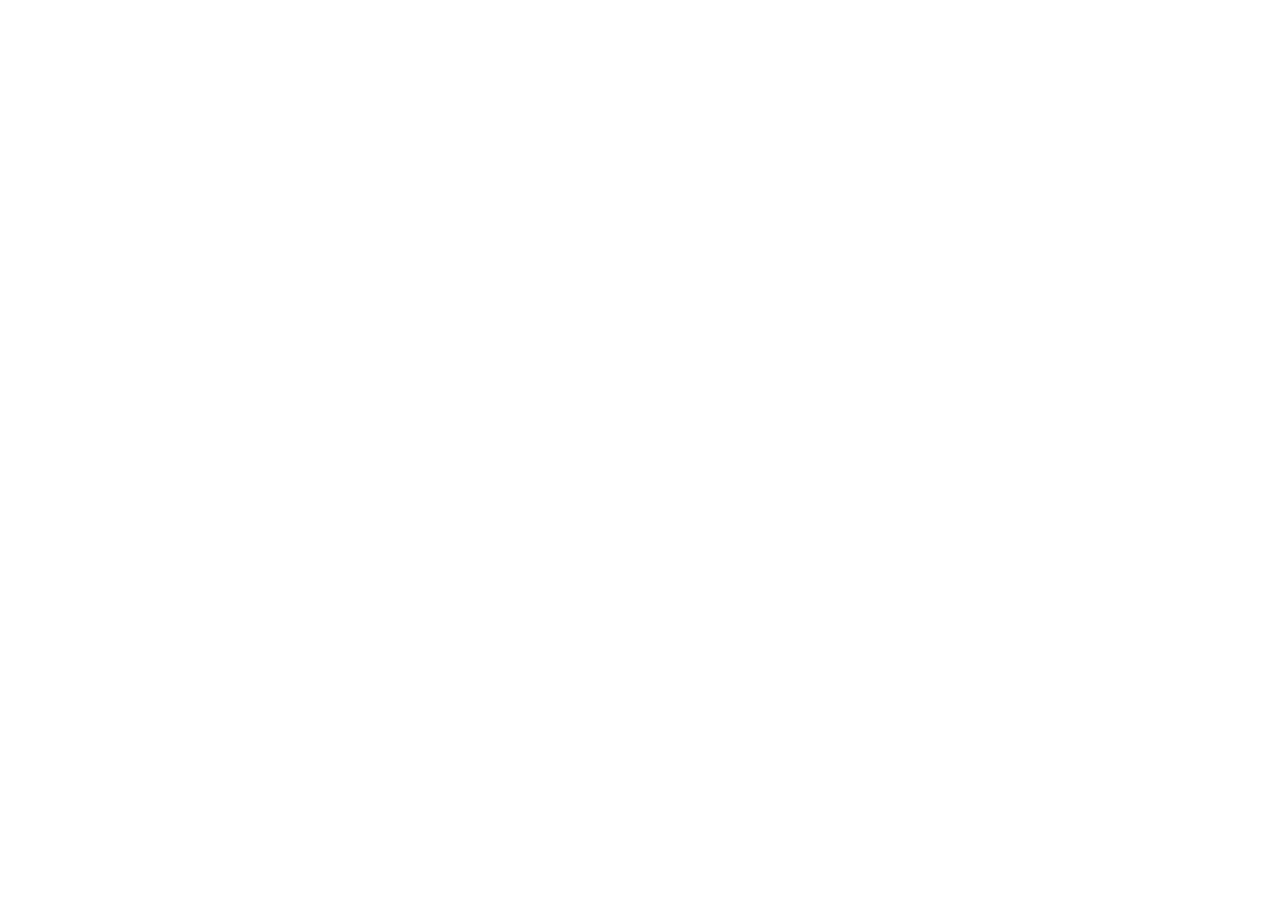
==== deobfuscated-by-ac1x-ransxm.html @ fd8f1501 "Add files via upload" ====
<!doctype html>
<!-- ========================= -->
<!--   DEOBFUSCATED BY AC1X   -->
<!-- ========================= -->
<!-- POOR OBFUSCATION BITCHH
   _____  _________  ________  ___
  /  _  \ \_   ___ \/_   \   \/  /
 /  /_\  \/    \  \/ |   |\     / 
/    |    \     \____|   |/     \ 
\____|__  /\______  /|___/___/\  \
        \/        \/           \_/
-->
<html lang="en">
  <head>
    <meta charset="UTF-8" />
    <link rel="icon" type="image/svg+xml" href="https://file.garden/aN0Uo2YmaWI-OmAY/ransxmtoplogo" />
    <meta name="viewport" content="width=device-width, initial-scale=1.0" />
    <title>RANSXM</title>
    <script type="module" crossorigin src="/assets/deobfuscated-by-ac1x-index-H8gGZx5G.js"></script>
    <link rel="stylesheet" crossorigin href="/assets/deobfuscated-by-ac1x-index-Ba3LpLNd.css">
  </head>
  <body>
    <div id="root"></div>
  </body>
</html>
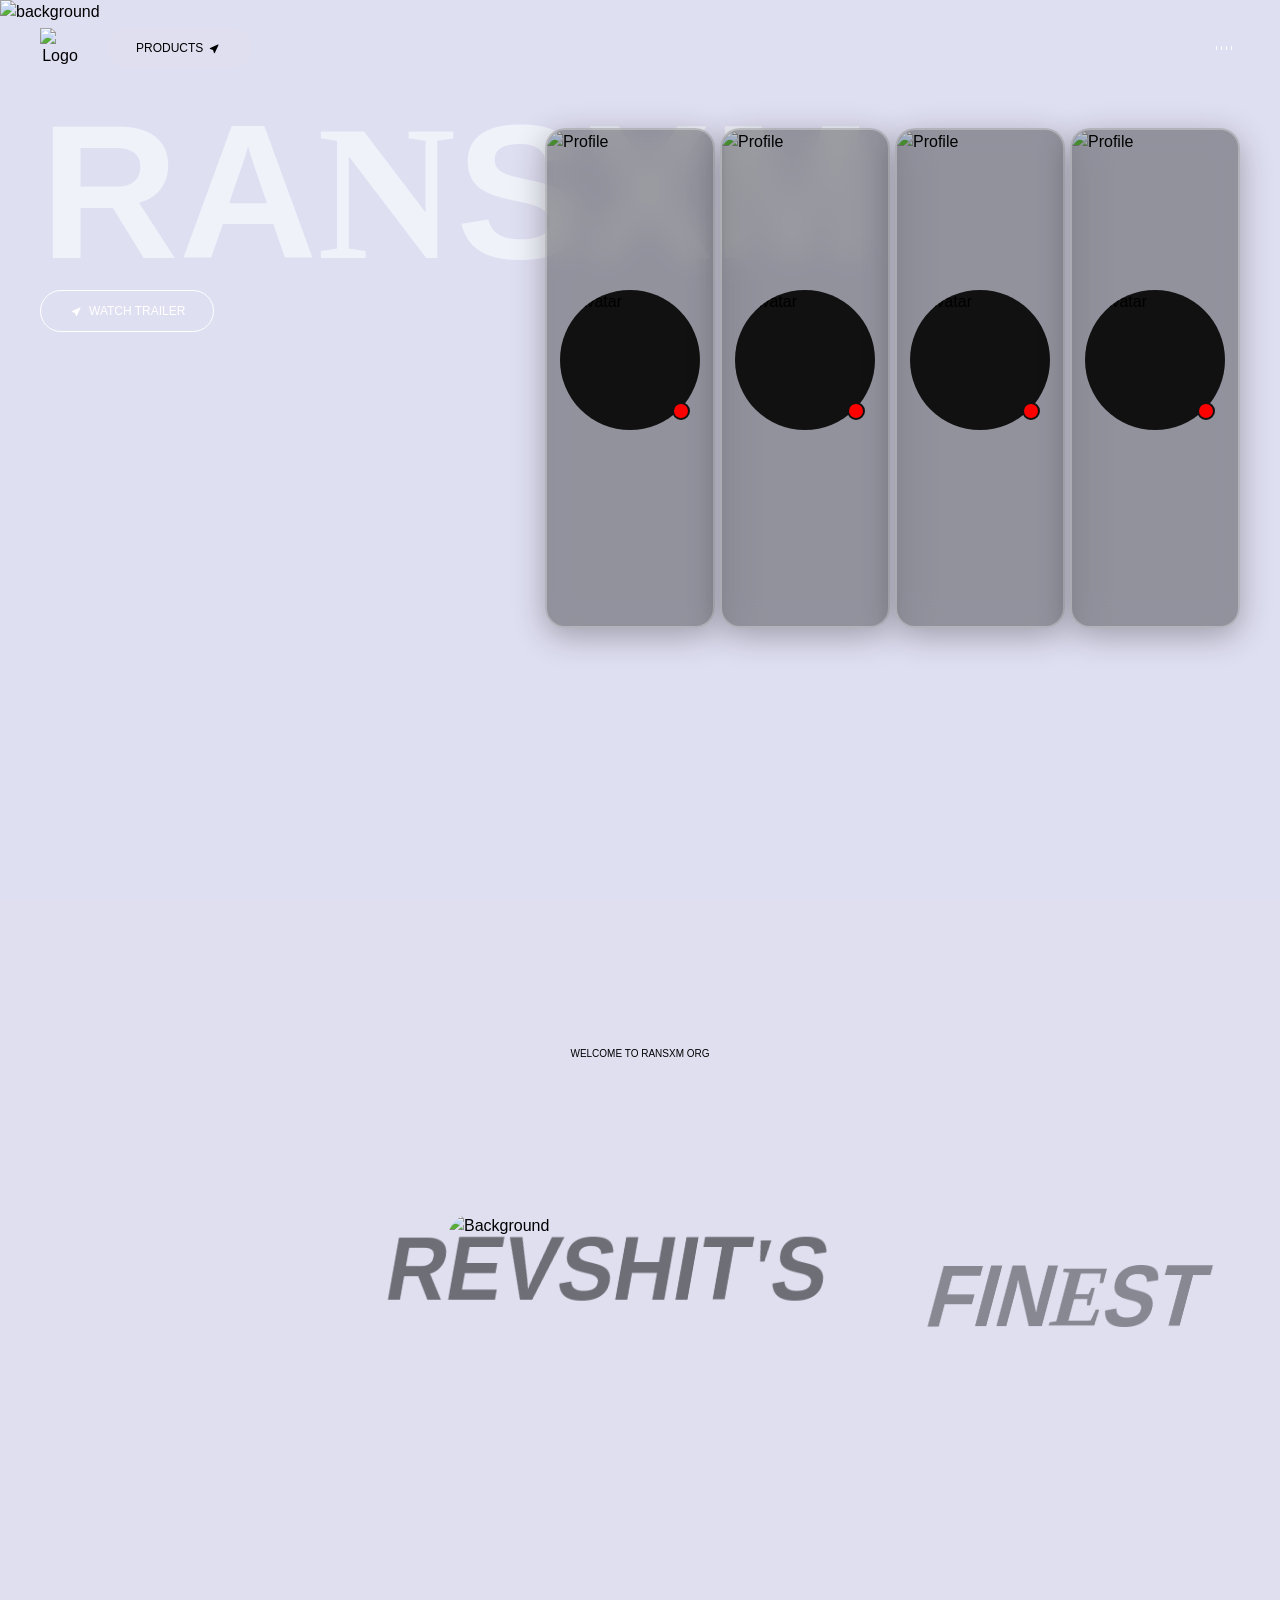
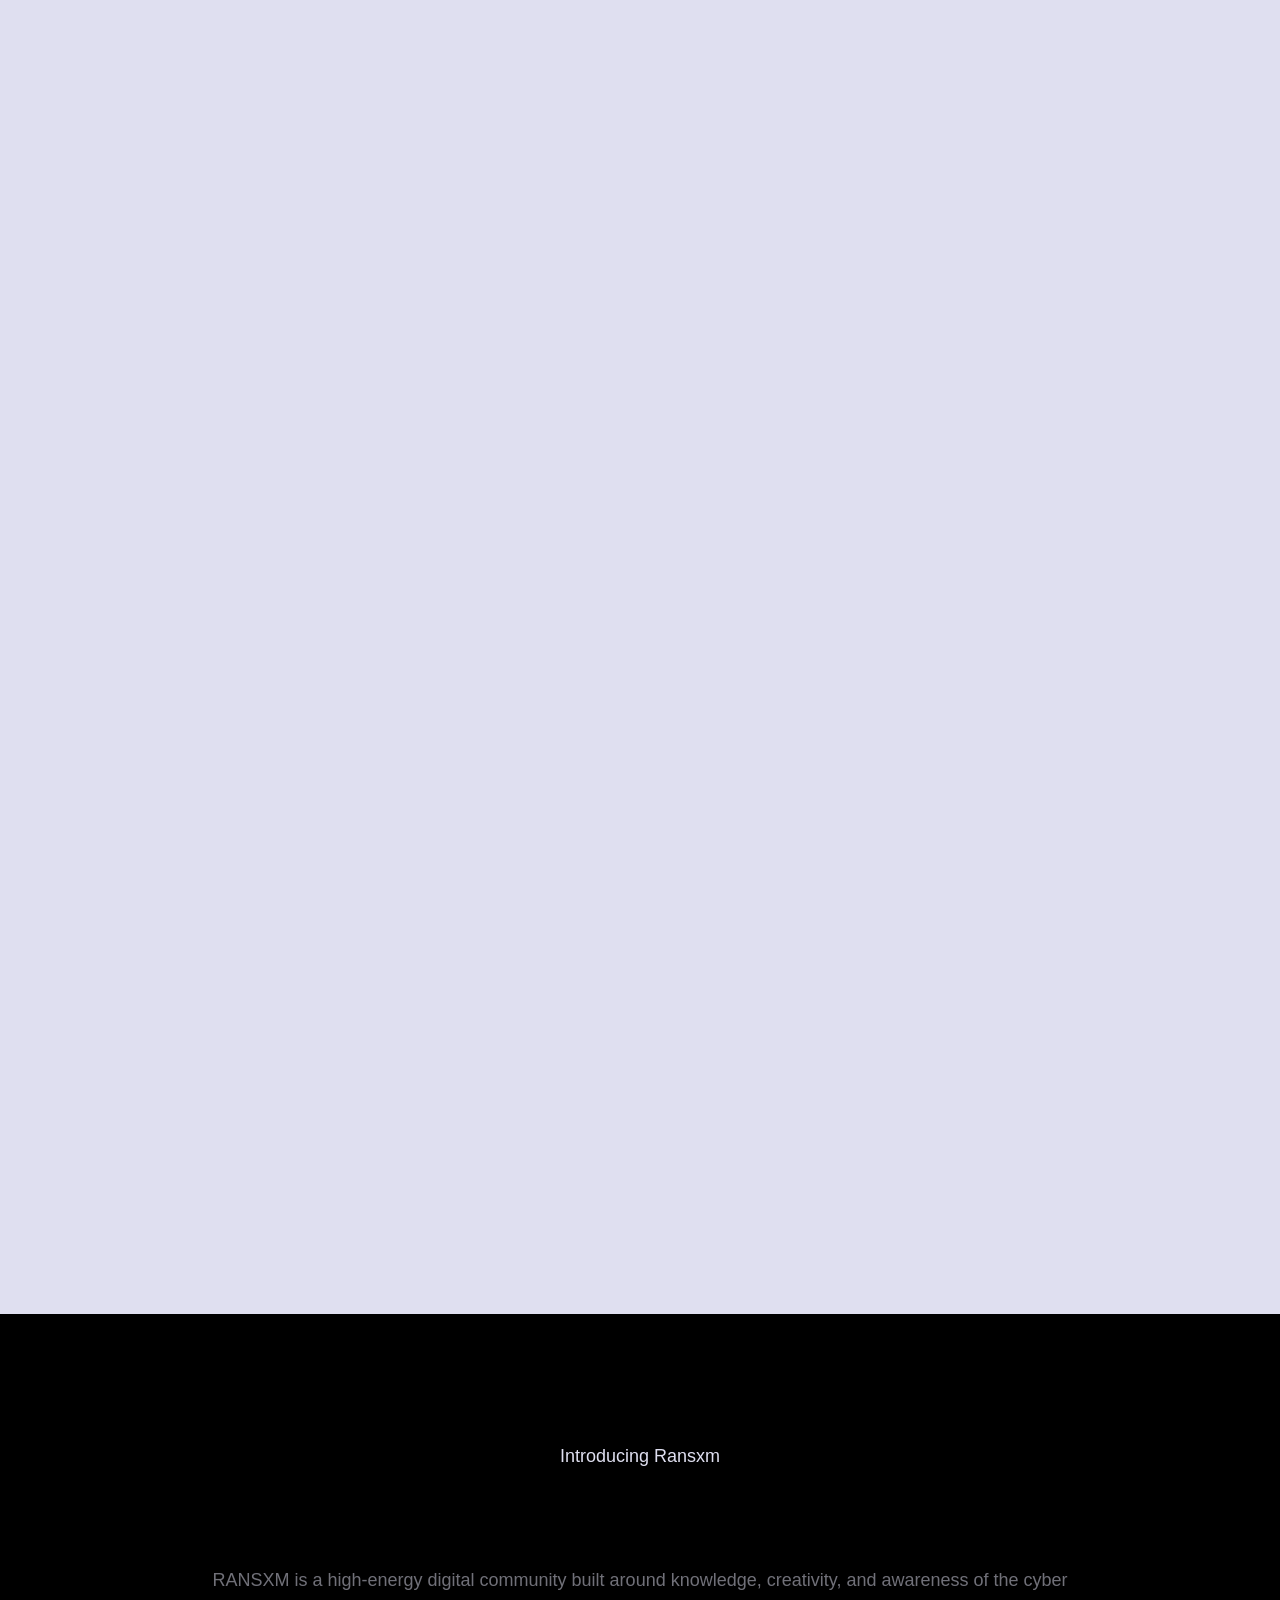
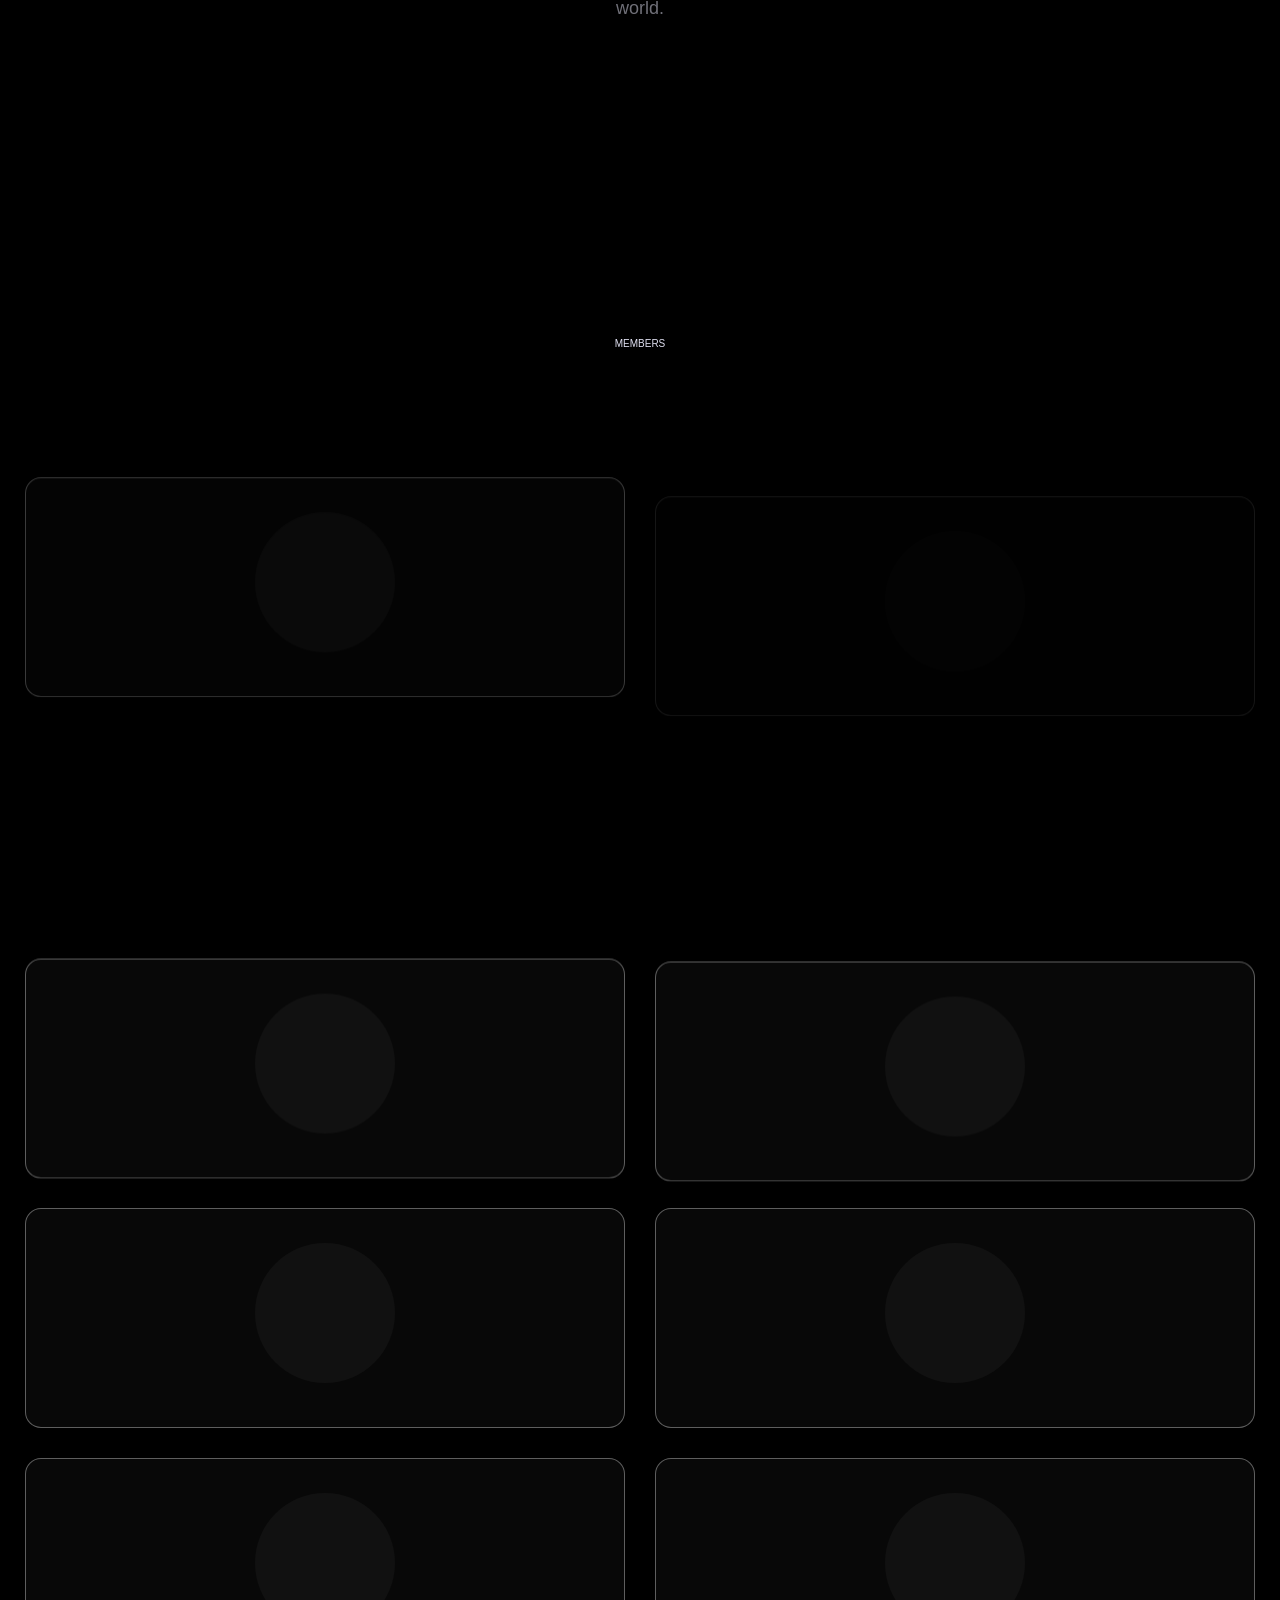
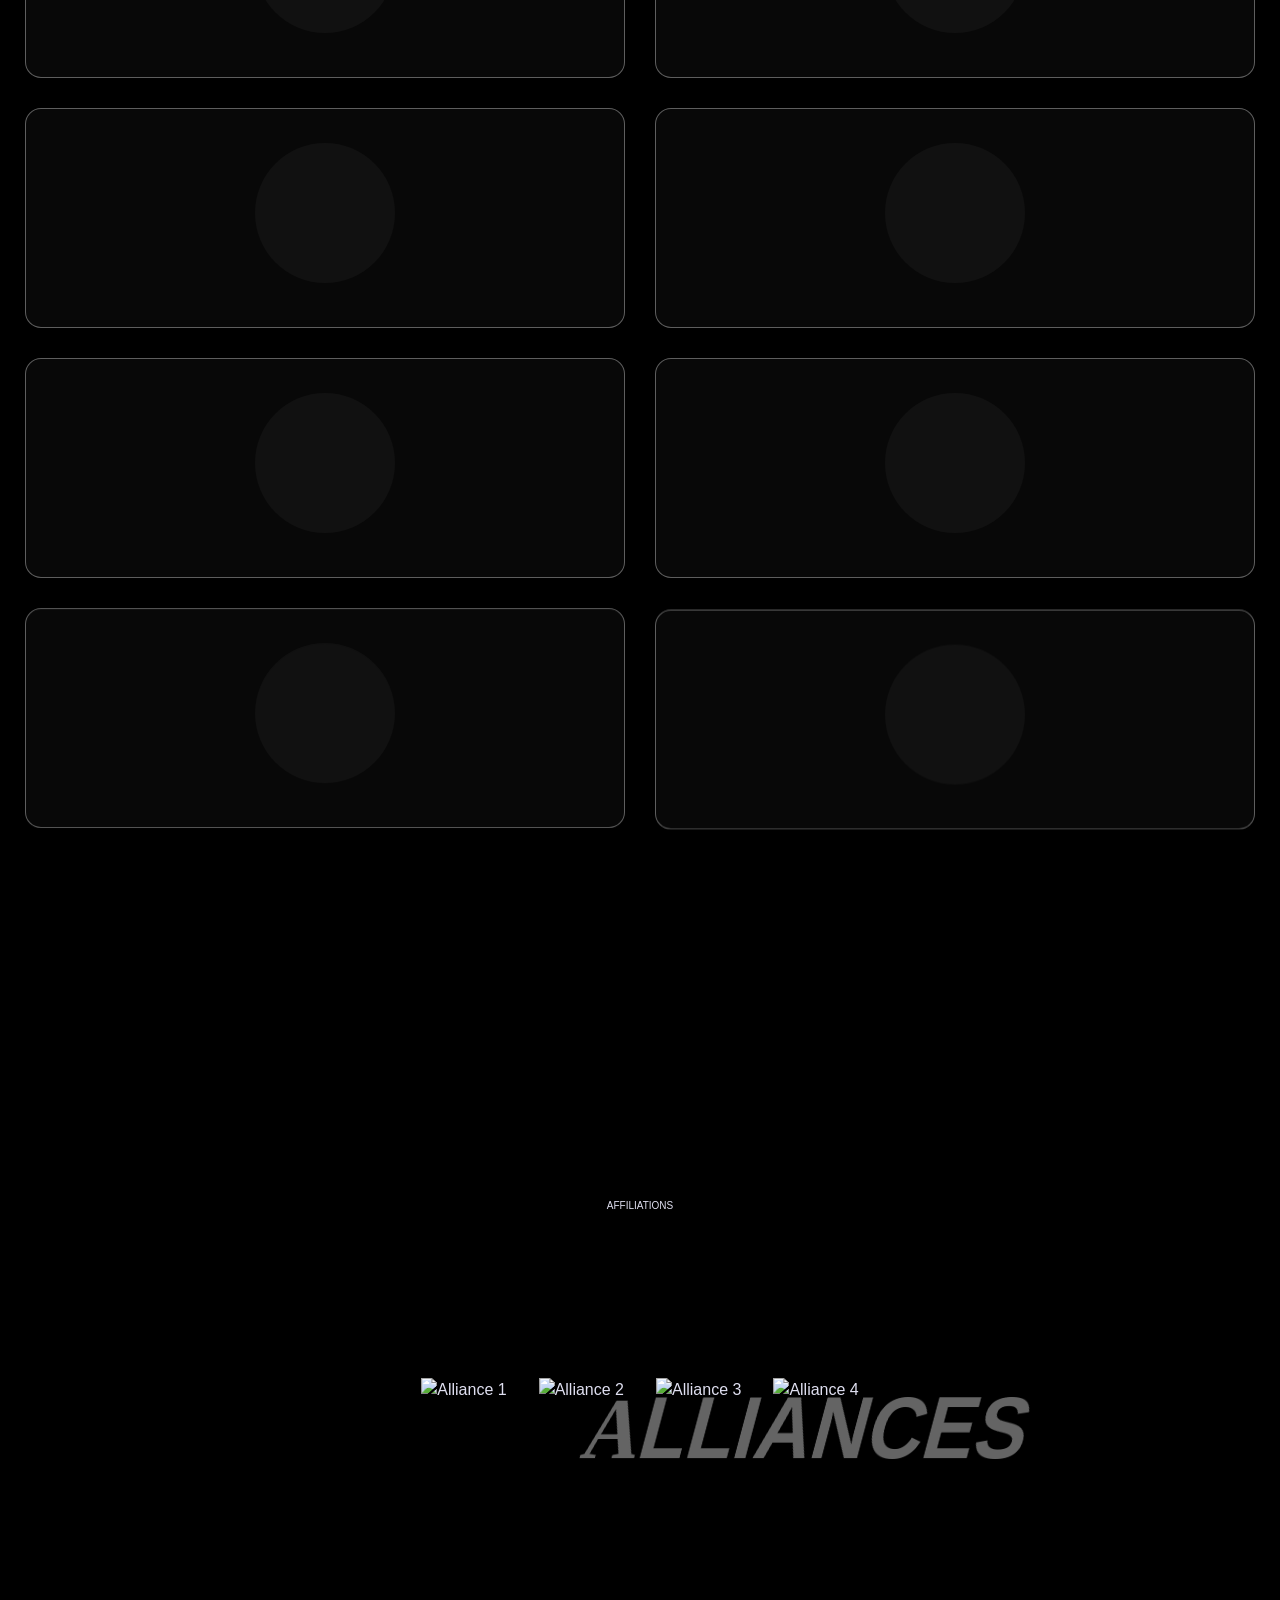
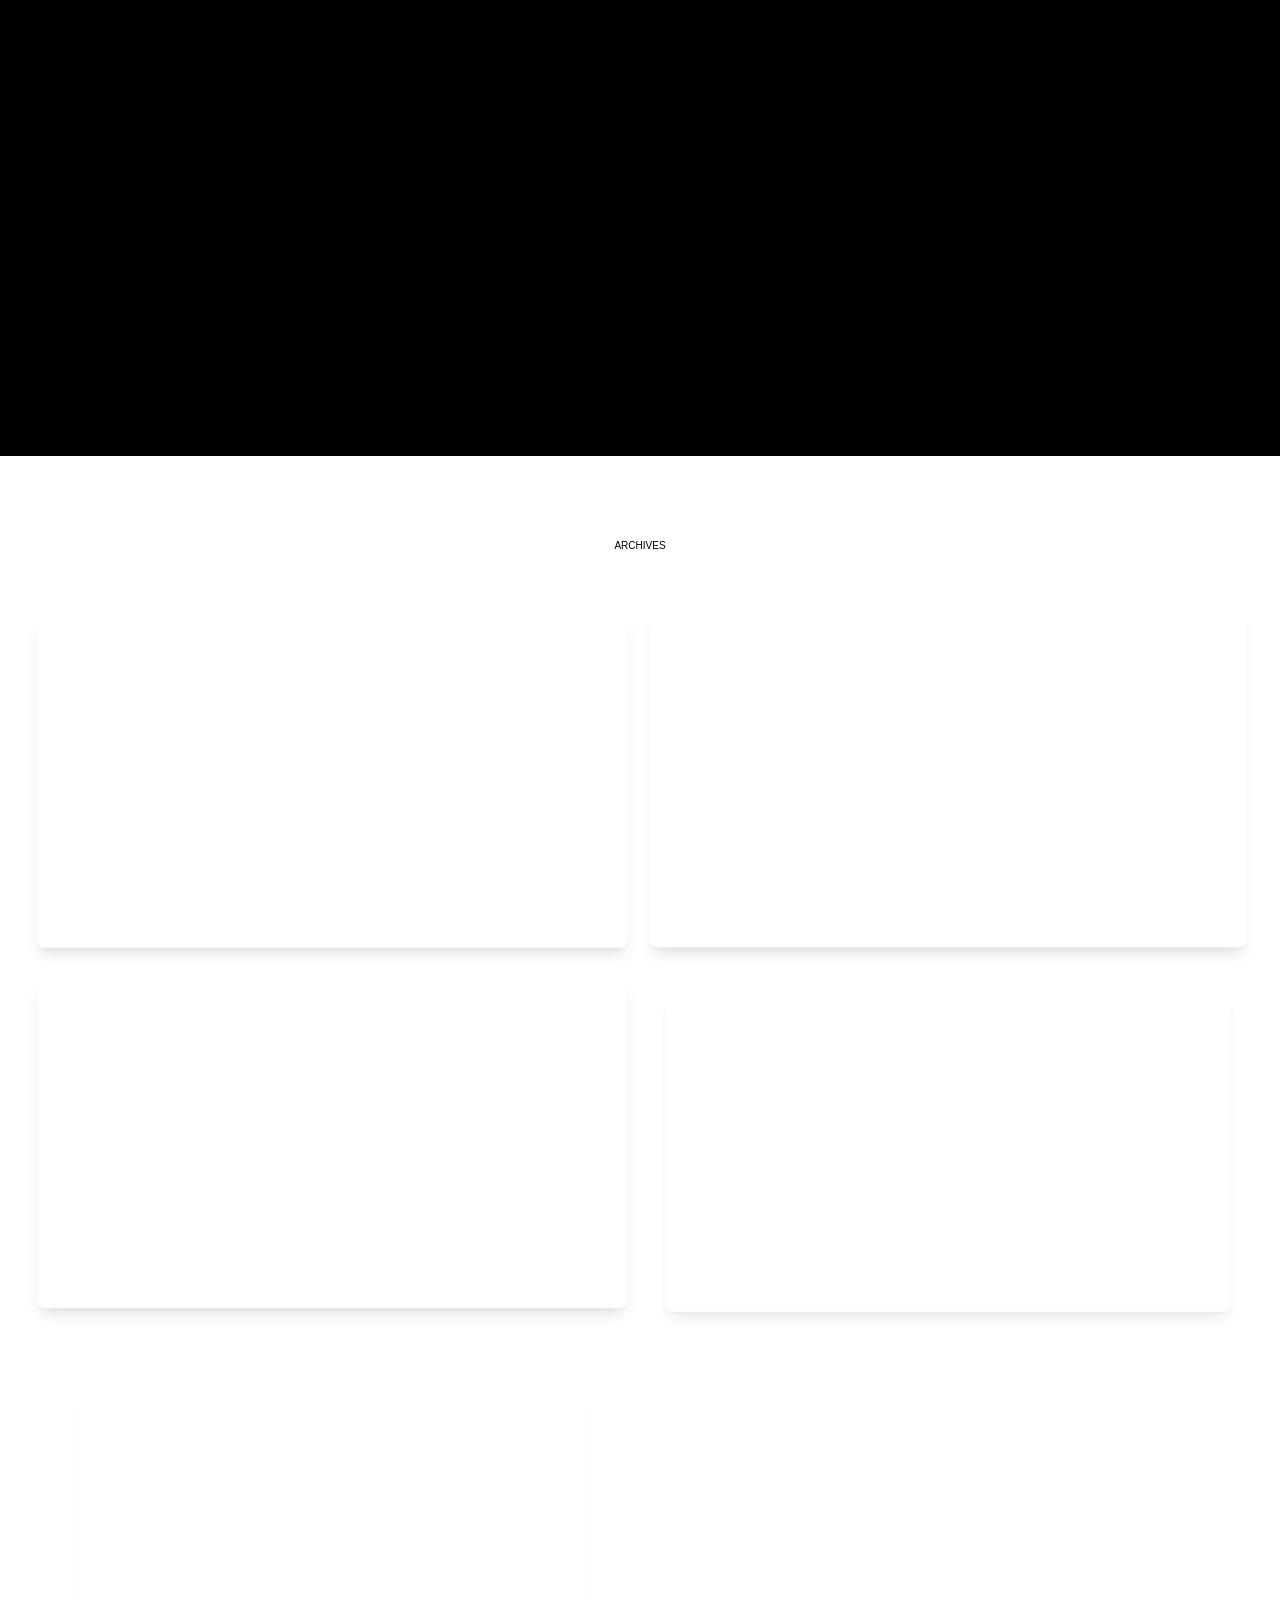
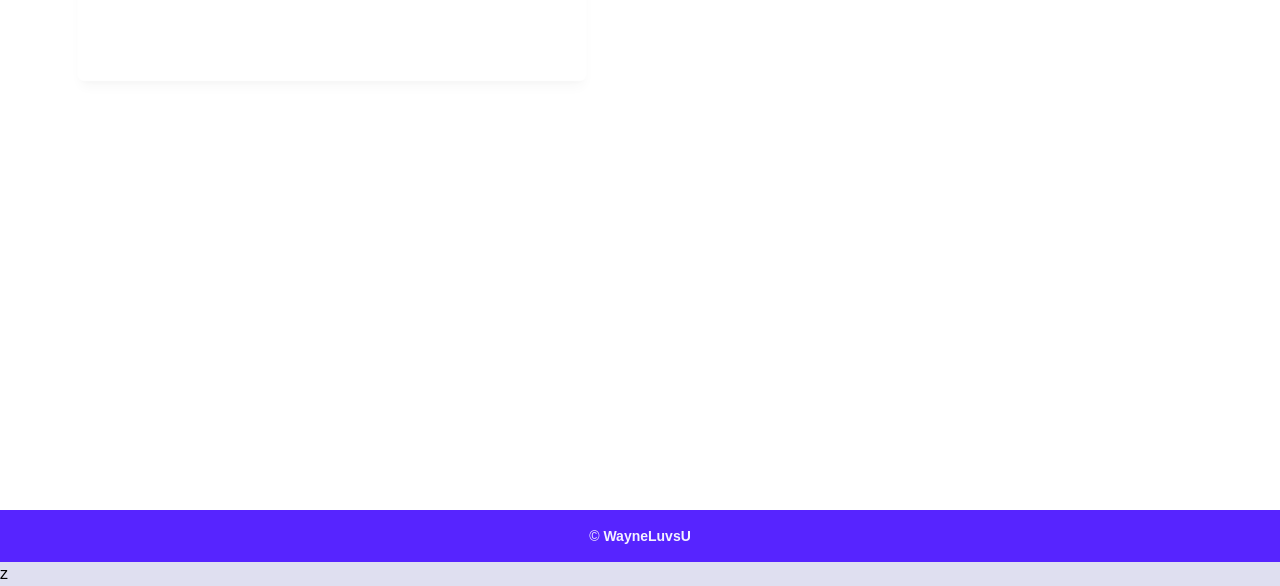
==== commit fc09fb9d: "Update deobfuscated-by-ac1x-ransxm.html" ====
--- a/deobfuscated-by-ac1x-ransxm.html
+++ b/deobfuscated-by-ac1x-ransxm.html
@@ -22,4 +22,4 @@
   <body>
     <div id="root"></div>
   </body>
-</html>+</html>z
--- a/assets/deobfuscated-by-ac1x-index-Ba3LpLNd.css
+++ b/assets/deobfuscated-by-ac1x-index-Ba3LpLNd.css
@@ -0,0 +1,2097 @@
+@import"https://fonts.cdnfonts.com/css/general-sans";
+/* =========================*/
+/*   DEOBFUSCATED BY AC1X   */
+/* =========================*/ 
+/* POOR OBFUSCATION BITCHH */
+/*
+   _____  _________  ________  ___
+  /  _  \ \_   ___ \/_   \   \/  /
+ /  /_\  \/    \  \/ |   |\     / 
+/    |    \     \____|   |/     \ 
+\____|__  /\______  /|___/___/\  \
+        \/        \/           \_/
+*/
+*,
+:before,
+:after {
+    --tw-border-spacing-x: 0;
+    --tw-border-spacing-y: 0;
+    --tw-translate-x: 0;
+    --tw-translate-y: 0;
+    --tw-rotate: 0;
+    --tw-skew-x: 0;
+    --tw-skew-y: 0;
+    --tw-scale-x: 1;
+    --tw-scale-y: 1;
+    --tw-pan-x: ;
+    --tw-pan-y: ;
+    --tw-pinch-zoom: ;
+    --tw-scroll-snap-strictness: proximity;
+    --tw-gradient-from-position: ;
+    --tw-gradient-via-position: ;
+    --tw-gradient-to-position: ;
+    --tw-ordinal: ;
+    --tw-slashed-zero: ;
+    --tw-numeric-figure: ;
+    --tw-numeric-spacing: ;
+    --tw-numeric-fraction: ;
+    --tw-ring-inset: ;
+    --tw-ring-offset-width: 0px;
+    --tw-ring-offset-color: #fff;
+    --tw-ring-color: rgb(59 130 246 / .5);
+    --tw-ring-offset-shadow: 0 0 #0000;
+    --tw-ring-shadow: 0 0 #0000;
+    --tw-shadow: 0 0 #0000;
+    --tw-shadow-colored: 0 0 #0000;
+    --tw-blur: ;
+    --tw-brightness: ;
+    --tw-contrast: ;
+    --tw-grayscale: ;
+    --tw-hue-rotate: ;
+    --tw-invert: ;
+    --tw-saturate: ;
+    --tw-sepia: ;
+    --tw-drop-shadow: ;
+    --tw-backdrop-blur: ;
+    --tw-backdrop-brightness: ;
+    --tw-backdrop-contrast: ;
+    --tw-backdrop-grayscale: ;
+    --tw-backdrop-hue-rotate: ;
+    --tw-backdrop-invert: ;
+    --tw-backdrop-opacity: ;
+    --tw-backdrop-saturate: ;
+    --tw-backdrop-sepia: ;
+    --tw-contain-size: ;
+    --tw-contain-layout: ;
+    --tw-contain-paint: ;
+    --tw-contain-style:
+}
+
+::backdrop {
+    --tw-border-spacing-x: 0;
+    --tw-border-spacing-y: 0;
+    --tw-translate-x: 0;
+    --tw-translate-y: 0;
+    --tw-rotate: 0;
+    --tw-skew-x: 0;
+    --tw-skew-y: 0;
+    --tw-scale-x: 1;
+    --tw-scale-y: 1;
+    --tw-pan-x: ;
+    --tw-pan-y: ;
+    --tw-pinch-zoom: ;
+    --tw-scroll-snap-strictness: proximity;
+    --tw-gradient-from-position: ;
+    --tw-gradient-via-position: ;
+    --tw-gradient-to-position: ;
+    --tw-ordinal: ;
+    --tw-slashed-zero: ;
+    --tw-numeric-figure: ;
+    --tw-numeric-spacing: ;
+    --tw-numeric-fraction: ;
+    --tw-ring-inset: ;
+    --tw-ring-offset-width: 0px;
+    --tw-ring-offset-color: #fff;
+    --tw-ring-color: rgb(59 130 246 / .5);
+    --tw-ring-offset-shadow: 0 0 #0000;
+    --tw-ring-shadow: 0 0 #0000;
+    --tw-shadow: 0 0 #0000;
+    --tw-shadow-colored: 0 0 #0000;
+    --tw-blur: ;
+    --tw-brightness: ;
+    --tw-contrast: ;
+    --tw-grayscale: ;
+    --tw-hue-rotate: ;
+    --tw-invert: ;
+    --tw-saturate: ;
+    --tw-sepia: ;
+    --tw-drop-shadow: ;
+    --tw-backdrop-blur: ;
+    --tw-backdrop-brightness: ;
+    --tw-backdrop-contrast: ;
+    --tw-backdrop-grayscale: ;
+    --tw-backdrop-hue-rotate: ;
+    --tw-backdrop-invert: ;
+    --tw-backdrop-opacity: ;
+    --tw-backdrop-saturate: ;
+    --tw-backdrop-sepia: ;
+    --tw-contain-size: ;
+    --tw-contain-layout: ;
+    --tw-contain-paint: ;
+    --tw-contain-style:
+}
+
+*,
+:before,
+:after {
+    box-sizing: border-box;
+    border-width: 0;
+    border-style: solid;
+    border-color: #e5e7eb
+}
+
+:before,
+:after {
+    --tw-content: ""
+}
+
+html,
+:host {
+    line-height: 1.5;
+    -webkit-text-size-adjust: 100%;
+    -moz-tab-size: 4;
+    -o-tab-size: 4;
+    tab-size: 4;
+    font-family: ui-sans-serif, system-ui, sans-serif, "Apple Color Emoji", "Segoe UI Emoji", Segoe UI Symbol, "Noto Color Emoji";
+    font-feature-settings: normal;
+    font-variation-settings: normal;
+    -webkit-tap-highlight-color: transparent
+}
+
+body {
+    margin: 0;
+    line-height: inherit
+}
+
+hr {
+    height: 0;
+    color: inherit;
+    border-top-width: 1px
+}
+
+abbr:where([title]) {
+    -webkit-text-decoration: underline dotted;
+    text-decoration: underline dotted
+}
+
+h1,
+h2,
+h3,
+h4,
+h5,
+h6 {
+    font-size: inherit;
+    font-weight: inherit
+}
+
+a {
+    color: inherit;
+    text-decoration: inherit
+}
+
+b,
+strong {
+    font-weight: bolder
+}
+
+code,
+kbd,
+samp,
+pre {
+    font-family: ui-monospace, SFMono-Regular, Menlo, Monaco, Consolas, Liberation Mono, Courier New, monospace;
+    font-feature-settings: normal;
+    font-variation-settings: normal;
+    font-size: 1em
+}
+
+small {
+    font-size: 80%
+}
+
+sub,
+sup {
+    font-size: 75%;
+    line-height: 0;
+    position: relative;
+    vertical-align: baseline
+}
+
+sub {
+    bottom: -.25em
+}
+
+sup {
+    top: -.5em
+}
+
+table {
+    text-indent: 0;
+    border-color: inherit;
+    border-collapse: collapse
+}
+
+button,
+input,
+optgroup,
+select,
+textarea {
+    font-family: inherit;
+    font-feature-settings: inherit;
+    font-variation-settings: inherit;
+    font-size: 100%;
+    font-weight: inherit;
+    line-height: inherit;
+    letter-spacing: inherit;
+    color: inherit;
+    margin: 0;
+    padding: 0
+}
+
+button,
+select {
+    text-transform: none
+}
+
+button,
+input:where([type=button]),
+input:where([type=reset]),
+input:where([type=submit]) {
+    -webkit-appearance: button;
+    background-color: transparent;
+    background-image: none
+}
+
+:-moz-focusring {
+    outline: auto
+}
+
+:-moz-ui-invalid {
+    box-shadow: none
+}
+
+progress {
+    vertical-align: baseline
+}
+
+::-webkit-inner-spin-button,
+::-webkit-outer-spin-button {
+    height: auto
+}
+
+[type=search] {
+    -webkit-appearance: textfield;
+    outline-offset: -2px
+}
+
+::-webkit-search-decoration {
+    -webkit-appearance: none
+}
+
+::-webkit-file-upload-button {
+    -webkit-appearance: button;
+    font: inherit
+}
+
+summary {
+    display: list-item
+}
+
+blockquote,
+dl,
+dd,
+h1,
+h2,
+h3,
+h4,
+h5,
+h6,
+hr,
+figure,
+p,
+pre {
+    margin: 0
+}
+
+fieldset {
+    margin: 0;
+    padding: 0
+}
+
+legend {
+    padding: 0
+}
+
+ol,
+ul,
+menu {
+    list-style: none;
+    margin: 0;
+    padding: 0
+}
+
+dialog {
+    padding: 0
+}
+
+textarea {
+    resize: vertical
+}
+
+input::-moz-placeholder,
+textarea::-moz-placeholder {
+    opacity: 1;
+    color: #9ca3af
+}
+
+input::placeholder,
+textarea::placeholder {
+    opacity: 1;
+    color: #9ca3af
+}
+
+button,
+[role=button] {
+    cursor: pointer
+}
+
+:disabled {
+    cursor: default
+}
+
+img,
+svg,
+video,
+canvas,
+audio,
+iframe,
+embed,
+object {
+    display: block;
+    vertical-align: middle
+}
+
+img,
+video {
+    max-width: 100%;
+    height: auto
+}
+
+[hidden]:where(:not([hidden=until-found])) {
+    display: none
+}
+
+@font-face {
+    font-family: circular-web;
+    src: url(/fonts/circularweb-book.woff2) format("woff2")
+}
+
+@font-face {
+    font-family: general;
+    src: url(/fonts/general.woff2) format("woff2")
+}
+
+@font-face {
+    font-family: robert-medium;
+    src: url(/fonts/robert-medium.woff2) format("woff2")
+}
+
+@font-face {
+    font-family: robert-regular;
+    src: url(/fonts/robert-regular.woff2) format("woff2")
+}
+
+@font-face {
+    font-family: zentry;
+    src: url(/fonts/zentry-regular.woff2) format("woff2")
+}
+
+.container {
+    width: 100%
+}
+
+@media(min-width:640px) {
+    .container {
+        max-width: 640px
+    }
+}
+
+@media(min-width:768px) {
+    .container {
+        max-width: 768px
+    }
+}
+
+@media(min-width:1024px) {
+    .container {
+        max-width: 1024px
+    }
+}
+
+@media(min-width:1280px) {
+    .container {
+        max-width: 1280px
+    }
+}
+
+@media(min-width:1536px) {
+    .container {
+        max-width: 1536px
+    }
+}
+
+.pointer-events-none {
+    pointer-events: none
+}
+
+.invisible {
+    visibility: hidden
+}
+
+.static {
+    position: static
+}
+
+.fixed {
+    position: fixed
+}
+
+.absolute {
+    position: absolute
+}
+
+.relative {
+    position: relative
+}
+
+.inset-0 {
+    inset: 0
+}
+
+.inset-x-0 {
+    left: 0;
+    right: 0
+}
+
+.-left-20 {
+    left: -5rem
+}
+
+.-top-10 {
+    top: -2.5rem
+}
+
+.-top-40 {
+    top: -10rem
+}
+
+.left-0 {
+    left: 0
+}
+
+.left-20 {
+    left: 5rem
+}
+
+.right-0 {
+    right: 0
+}
+
+.right-10 {
+    right: 2.5rem
+}
+
+.top-0 {
+    top: 0
+}
+
+.top-1\/2 {
+    top: 50%
+}
+
+.top-32 {
+    top: 8rem
+}
+
+.top-4 {
+    top: 1rem
+}
+
+.z-10 {
+    z-index: 10
+}
+
+.z-40 {
+    z-index: 40
+}
+
+.z-50 {
+    z-index: 50
+}
+
+.z-\[100\] {
+    z-index: 100
+}
+
+.z-\[200\] {
+    z-index: 200
+}
+
+.z-\[60\] {
+    z-index: 60
+}
+
+.mx-auto {
+    margin-left: auto;
+    margin-right: auto
+}
+
+.my-20 {
+    margin-top: 5rem;
+    margin-bottom: 5rem
+}
+
+.mb-16 {
+    margin-bottom: 4rem
+}
+
+.mb-8 {
+    margin-bottom: 2rem
+}
+
+.ml-10 {
+    margin-left: 2.5rem
+}
+
+.mt-10 {
+    margin-top: 2.5rem
+}
+
+.mt-12 {
+    margin-top: 3rem
+}
+
+.mt-16 {
+    margin-top: 4rem
+}
+
+.mt-24 {
+    margin-top: 6rem
+}
+
+.mt-36 {
+    margin-top: 9rem
+}
+
+.mt-5 {
+    margin-top: 1.25rem
+}
+
+.block {
+    display: block
+}
+
+.flex {
+    display: flex
+}
+
+.inline-flex {
+    display: inline-flex
+}
+
+.grid {
+    display: grid
+}
+
+.hidden {
+    display: none
+}
+
+.aspect-video {
+    aspect-ratio: 16 / 9
+}
+
+.size-0 {
+    width: 0px;
+    height: 0px
+}
+
+.size-full {
+    width: 100%;
+    height: 100%
+}
+
+.h-16 {
+    height: 4rem
+}
+
+.h-80 {
+    height: 20rem
+}
+
+.h-dvh {
+    height: 100dvh
+}
+
+.h-full {
+    height: 100%
+}
+
+.min-h-96 {
+    min-height: 24rem
+}
+
+.min-h-dvh {
+    min-height: 100dvh
+}
+
+.min-h-screen {
+    min-height: 100vh
+}
+
+.w-10 {
+    width: 2.5rem
+}
+
+.w-11\/12 {
+    width: 91.666667%
+}
+
+.w-60 {
+    width: 15rem
+}
+
+.w-72 {
+    width: 18rem
+}
+
+.w-fit {
+    width: -moz-fit-content;
+    width: fit-content
+}
+
+.w-full {
+    width: 100%
+}
+
+.w-screen {
+    width: 100vw
+}
+
+.max-w-4xl {
+    max-width: 56rem
+}
+
+.max-w-full {
+    max-width: 100%
+}
+
+.-translate-y-1\/2 {
+    --tw-translate-y: -50%;
+    transform: translate(var(--tw-translate-x), var(--tw-translate-y)) rotate(var(--tw-rotate)) skew(var(--tw-skew-x)) skewY(var(--tw-skew-y)) scaleX(var(--tw-scale-x)) scaleY(var(--tw-scale-y))
+}
+
+.translate-y-60 {
+    --tw-translate-y: 15rem;
+    transform: translate(var(--tw-translate-x), var(--tw-translate-y)) rotate(var(--tw-rotate)) skew(var(--tw-skew-x)) skewY(var(--tw-skew-y)) scaleX(var(--tw-scale-x)) scaleY(var(--tw-scale-y))
+}
+
+.scale-50 {
+    --tw-scale-x: .5;
+    --tw-scale-y: .5;
+    transform: translate(var(--tw-translate-x), var(--tw-translate-y)) rotate(var(--tw-rotate)) skew(var(--tw-skew-x)) skewY(var(--tw-skew-y)) scaleX(var(--tw-scale-x)) scaleY(var(--tw-scale-y))
+}
+
+.scale-75 {
+    --tw-scale-x: .75;
+    --tw-scale-y: .75;
+    transform: translate(var(--tw-translate-x), var(--tw-translate-y)) rotate(var(--tw-rotate)) skew(var(--tw-skew-x)) skewY(var(--tw-skew-y)) scaleX(var(--tw-scale-x)) scaleY(var(--tw-scale-y))
+}
+
+.transform {
+    transform: translate(var(--tw-translate-x), var(--tw-translate-y)) rotate(var(--tw-rotate)) skew(var(--tw-skew-x)) skewY(var(--tw-skew-y)) scaleX(var(--tw-scale-x)) scaleY(var(--tw-scale-y))
+}
+
+.cursor-pointer {
+    cursor: pointer
+}
+
+.grid-cols-1 {
+    grid-template-columns: repeat(1, minmax(0, 1fr))
+}
+
+.flex-col {
+    flex-direction: column
+}
+
+.flex-wrap {
+    flex-wrap: wrap
+}
+
+.items-center {
+    align-items: center
+}
+
+.justify-center {
+    justify-content: center
+}
+
+.justify-between {
+    justify-content: space-between
+}
+
+.gap-1 {
+    gap: .25rem
+}
+
+.gap-2 {
+    gap: .5rem
+}
+
+.gap-4 {
+    gap: 1rem
+}
+
+.gap-5 {
+    gap: 1.25rem
+}
+
+.gap-7 {
+    gap: 1.75rem
+}
+
+.gap-8 {
+    gap: 2rem
+}
+
+.space-x-1>:not([hidden])~:not([hidden]) {
+    --tw-space-x-reverse: 0;
+    margin-right: calc(.25rem * var(--tw-space-x-reverse));
+    margin-left: calc(.25rem * calc(1 - var(--tw-space-x-reverse)))
+}
+
+.overflow-hidden {
+    overflow: hidden
+}
+
+.overflow-x-hidden {
+    overflow-x: hidden
+}
+
+.rounded-full {
+    border-radius: 9999px
+}
+
+.rounded-lg {
+    border-radius: .5rem
+}
+
+.border {
+    border-width: 1px
+}
+
+.border-2 {
+    border-width: 2px
+}
+
+.border-none {
+    border-style: none
+}
+
+.border-white {
+    --tw-border-opacity: 1;
+    border-color: rgb(255 255 255 / var(--tw-border-opacity, 1))
+}
+
+.bg-black {
+    --tw-bg-opacity: 1;
+    background-color: rgb(0 0 0 / var(--tw-bg-opacity, 1))
+}
+
+.bg-black\/50 {
+    background-color: #00000080
+}
+
+.bg-black\/80 {
+    background-color: #000c
+}
+
+.bg-blue-50 {
+    --tw-bg-opacity: 1;
+    background-color: rgb(223 223 240 / var(--tw-bg-opacity, 1))
+}
+
+.bg-blue-75 {
+    --tw-bg-opacity: 1;
+    background-color: rgb(223 223 242 / var(--tw-bg-opacity, 1))
+}
+
+.bg-violet-300 {
+    --tw-bg-opacity: 1;
+    background-color: rgb(87 36 255 / var(--tw-bg-opacity, 1))
+}
+
+.bg-violet-50 {
+    --tw-bg-opacity: 1;
+    background-color: rgb(245 243 255 / var(--tw-bg-opacity, 1))
+}
+
+.bg-white {
+    --tw-bg-opacity: 1;
+    background-color: rgb(255 255 255 / var(--tw-bg-opacity, 1))
+}
+
+.object-contain {
+    -o-object-fit: contain;
+    object-fit: contain
+}
+
+.object-cover {
+    -o-object-fit: cover;
+    object-fit: cover
+}
+
+.object-center {
+    -o-object-position: center;
+    object-position: center
+}
+
+.p-2 {
+    padding: .5rem
+}
+
+.p-4 {
+    padding: 1rem
+}
+
+.px-10 {
+    padding-left: 2.5rem;
+    padding-right: 2.5rem
+}
+
+.px-3 {
+    padding-left: .75rem;
+    padding-right: .75rem
+}
+
+.px-5 {
+    padding-left: 1.25rem;
+    padding-right: 1.25rem
+}
+
+.px-7 {
+    padding-left: 1.75rem;
+    padding-right: 1.75rem
+}
+
+.px-8 {
+    padding-left: 2rem;
+    padding-right: 2rem
+}
+
+.py-10 {
+    padding-top: 2.5rem;
+    padding-bottom: 2.5rem
+}
+
+.py-20 {
+    padding-top: 5rem;
+    padding-bottom: 5rem
+}
+
+.py-24 {
+    padding-top: 6rem;
+    padding-bottom: 6rem
+}
+
+.py-3 {
+    padding-top: .75rem;
+    padding-bottom: .75rem
+}
+
+.py-32 {
+    padding-top: 8rem;
+    padding-bottom: 8rem
+}
+
+.py-4 {
+    padding-top: 1rem;
+    padding-bottom: 1rem
+}
+
+.pb-24 {
+    padding-bottom: 6rem
+}
+
+.pb-52 {
+    padding-bottom: 13rem
+}
+
+.text-center {
+    text-align: center
+}
+
+.font-circular-web {
+    font-family: circular-web, sans-serif
+}
+
+.font-general {
+    font-family: general, sans-serif
+}
+
+.font-zentry {
+    font-family: zentry, sans-serif
+}
+
+.text-2xl {
+    font-size: 1.5rem;
+    line-height: 2rem
+}
+
+.text-5xl {
+    font-size: 3rem;
+    line-height: 1
+}
+
+.text-6xl {
+    font-size: 3.75rem;
+    line-height: 1
+}
+
+.text-\[10px\] {
+    font-size: 10px
+}
+
+.text-lg {
+    font-size: 1.125rem;
+    line-height: 1.75rem
+}
+
+.text-sm {
+    font-size: .875rem;
+    line-height: 1.25rem
+}
+
+.text-xs {
+    font-size: .75rem;
+    line-height: 1rem
+}
+
+.font-bold {
+    font-weight: 700
+}
+
+.font-semibold {
+    font-weight: 600
+}
+
+.uppercase {
+    text-transform: uppercase
+}
+
+.leading-\[0\.9\] {
+    line-height: .9
+}
+
+.\!text-black {
+    --tw-text-opacity: 1 !important;
+    color: rgb(0 0 0 / var(--tw-text-opacity, 1)) !important
+}
+
+.text-black {
+    --tw-text-opacity: 1;
+    color: rgb(0 0 0 / var(--tw-text-opacity, 1))
+}
+
+.text-blue-100 {
+    --tw-text-opacity: 1;
+    color: rgb(240 242 250 / var(--tw-text-opacity, 1))
+}
+
+.text-blue-50 {
+    --tw-text-opacity: 1;
+    color: rgb(223 223 240 / var(--tw-text-opacity, 1))
+}
+
+.text-violet-50 {
+    --tw-text-opacity: 1;
+    color: rgb(245 243 255 / var(--tw-text-opacity, 1))
+}
+
+.text-white {
+    --tw-text-opacity: 1;
+    color: rgb(255 255 255 / var(--tw-text-opacity, 1))
+}
+
+.opacity-0 {
+    opacity: 0
+}
+
+.opacity-50 {
+    opacity: .5
+}
+
+.mix-blend-difference {
+    mix-blend-mode: difference
+}
+
+.shadow-lg {
+    --tw-shadow: 0 10px 15px -3px rgb(0 0 0 / .1), 0 4px 6px -4px rgb(0 0 0 / .1);
+    --tw-shadow-colored: 0 10px 15px -3px var(--tw-shadow-color), 0 4px 6px -4px var(--tw-shadow-color);
+    box-shadow: var(--tw-ring-offset-shadow, 0 0 #0000), var(--tw-ring-shadow, 0 0 #0000), var(--tw-shadow)
+}
+
+.blur {
+    --tw-blur: blur(8px);
+    filter: var(--tw-blur) var(--tw-brightness) var(--tw-contrast) var(--tw-grayscale) var(--tw-hue-rotate) var(--tw-invert) var(--tw-saturate) var(--tw-sepia) var(--tw-drop-shadow)
+}
+
+.filter {
+    filter: var(--tw-blur) var(--tw-brightness) var(--tw-contrast) var(--tw-grayscale) var(--tw-hue-rotate) var(--tw-invert) var(--tw-saturate) var(--tw-sepia) var(--tw-drop-shadow)
+}
+
+.backdrop-blur-sm {
+    --tw-backdrop-blur: blur(4px);
+    -webkit-backdrop-filter: var(--tw-backdrop-blur) var(--tw-backdrop-brightness) var(--tw-backdrop-contrast) var(--tw-backdrop-grayscale) var(--tw-backdrop-hue-rotate) var(--tw-backdrop-invert) var(--tw-backdrop-opacity) var(--tw-backdrop-saturate) var(--tw-backdrop-sepia);
+    backdrop-filter: var(--tw-backdrop-blur) var(--tw-backdrop-brightness) var(--tw-backdrop-contrast) var(--tw-backdrop-grayscale) var(--tw-backdrop-hue-rotate) var(--tw-backdrop-invert) var(--tw-backdrop-opacity) var(--tw-backdrop-saturate) var(--tw-backdrop-sepia)
+}
+
+.transition {
+    transition-property: color, background-color, border-color, text-decoration-color, fill, stroke, opacity, box-shadow, transform, filter, backdrop-filter;
+    transition-timing-function: cubic-bezier(.4, 0, .2, 1);
+    transition-duration: .15s
+}
+
+.transition-all {
+    transition-property: all;
+    transition-timing-function: cubic-bezier(.4, 0, .2, 1);
+    transition-duration: .15s
+}
+
+.transition-colors {
+    transition-property: color, background-color, border-color, text-decoration-color, fill, stroke;
+    transition-timing-function: cubic-bezier(.4, 0, .2, 1);
+    transition-duration: .15s
+}
+
+.transition-transform {
+    transition-property: transform;
+    transition-timing-function: cubic-bezier(.4, 0, .2, 1);
+    transition-duration: .15s
+}
+
+.duration-300 {
+    transition-duration: .3s
+}
+
+.duration-500 {
+    transition-duration: .5s
+}
+
+.duration-700 {
+    transition-duration: .7s
+}
+
+.nav-hover-btn {
+    position: relative;
+    margin-inline-start: 2.5rem;
+    cursor: pointer;
+    font-family: general, sans-serif;
+    font-size: .75rem;
+    line-height: 1rem;
+    text-transform: uppercase;
+    --tw-text-opacity: 1;
+    color: rgb(223 223 240 / var(--tw-text-opacity, 1));
+    transition-property: color, background-color, border-color, text-decoration-color, fill, stroke, opacity, box-shadow, transform, filter, backdrop-filter;
+    transition-timing-function: cubic-bezier(.4, 0, .2, 1);
+    transition-duration: .15s
+}
+
+.nav-hover-btn:after {
+    position: absolute;
+    bottom: -.125rem;
+    left: 0;
+    height: 2px;
+    width: 100%;
+    transform-origin: bottom right;
+    --tw-scale-x: 0;
+    transform: translate(var(--tw-translate-x), var(--tw-translate-y)) rotate(var(--tw-rotate)) skew(var(--tw-skew-x)) skewY(var(--tw-skew-y)) scaleX(var(--tw-scale-x)) scaleY(var(--tw-scale-y));
+    --tw-bg-opacity: 1;
+    background-color: rgb(38 38 38 / var(--tw-bg-opacity, 1));
+    transition-property: transform;
+    transition-timing-function: cubic-bezier(.4, 0, .2, 1);
+    transition-duration: .3s;
+    content: var(--tw-content);
+    transition-timing-function: cubic-bezier(.65 .05 .36 1)
+}
+
+.nav-hover-btn:hover {
+    opacity: .75
+}
+
+.nav-hover-btn:hover:after {
+    transform-origin: bottom left;
+    --tw-scale-x: 1;
+    transform: translate(var(--tw-translate-x), var(--tw-translate-y)) rotate(var(--tw-rotate)) skew(var(--tw-skew-x)) skewY(var(--tw-skew-y)) scaleX(var(--tw-scale-x)) scaleY(var(--tw-scale-y));
+    content: var(--tw-content);
+    opacity: .75
+}
+
+@media(prefers-color-scheme:dark) {
+    .nav-hover-btn:after {
+        content: var(--tw-content);
+        --tw-bg-opacity: 1;
+        background-color: rgb(255 255 255 / var(--tw-bg-opacity, 1))
+    }
+}
+
+.floating-nav {
+    border-radius: .5rem;
+    border-width: 1px;
+    --tw-bg-opacity: 1;
+    background-color: rgb(0 0 0 / var(--tw-bg-opacity, 1))
+}
+
+.flex-center {
+    display: flex;
+    align-items: center;
+    justify-content: center
+}
+
+.mask-clip-path {
+    clip-path: polygon(0 0, 100% 0, 100% 100%, 0 100%)
+}
+
+.special-font b {
+    font-family: Zentry;
+    font-feature-settings: "ss01" on
+}
+
+.hero-heading {
+    font-family: zentry, sans-serif;
+    font-size: 3rem;
+    line-height: 1;
+    font-weight: 900;
+    text-transform: uppercase
+}
+
+@media(min-width:640px) {
+    .hero-heading {
+        right: 2.5rem;
+        font-size: 4.5rem;
+        line-height: 1
+    }
+}
+
+@media(min-width:768px) {
+    .hero-heading {
+        font-size: 8rem;
+        line-height: 1
+    }
+}
+
+@media(min-width:1024px) {
+    .hero-heading {
+        font-size: 12rem
+    }
+}
+
+.about-subtext {
+    position: absolute;
+    bottom: -80dvh;
+    left: 50%;
+    width: 100%;
+    max-width: 24rem;
+    --tw-translate-x: -50%;
+    transform: translate(var(--tw-translate-x), var(--tw-translate-y)) rotate(var(--tw-rotate)) skew(var(--tw-skew-x)) skewY(var(--tw-skew-y)) scaleX(var(--tw-scale-x)) scaleY(var(--tw-scale-y));
+    text-align: center;
+    font-family: circular-web, sans-serif;
+    font-size: 1.125rem;
+    line-height: 1.75rem
+}
+
+@media(min-width:768px) {
+    .about-subtext {
+        max-width: 34rem
+    }
+}
+
+.about-image {
+    position: absolute;
+    left: 50%;
+    top: 0;
+    z-index: 20;
+    height: 60vh;
+    width: 24rem;
+    transform-origin: center;
+    --tw-translate-x: -50%;
+    transform: translate(var(--tw-translate-x), var(--tw-translate-y)) rotate(var(--tw-rotate)) skew(var(--tw-skew-x)) skewY(var(--tw-skew-y)) scaleX(var(--tw-scale-x)) scaleY(var(--tw-scale-y));
+    overflow: hidden;
+    border-radius: 1.5rem
+}
+
+@media(min-width:768px) {
+    .about-image {
+        width: 30vw
+    }
+}
+
+.animated-title {
+    display: flex;
+    flex-direction: column;
+    gap: .25rem;
+    font-size: 4.5rem;
+    text-transform: uppercase;
+    line-height: .8;
+    --tw-text-opacity: 1;
+    color: rgb(255 255 255 / var(--tw-text-opacity, 1))
+}
+
+@media(min-width:640px) {
+    .animated-title {
+        padding-left: 8rem;
+        padding-right: 8rem
+    }
+}
+
+@media(min-width:768px) {
+    .animated-title {
+        font-size: 6rem
+    }
+}
+
+.animated-word {
+    font-family: zentry, sans-serif;
+    font-weight: 900;
+    opacity: 0
+}
+
+.animated-word b {
+    font-family: Zentry;
+    font-feature-settings: "ss01" on
+}
+
+.animated-word {
+    transform: translate3d(10px, 51px, -60px) rotateY(60deg) rotateX(-40deg);
+    transform-origin: 50% 50% -150px !important;
+    will-change: opacity, transform
+}
+
+.sword-man-clip-path {
+    clip-path: polygon(16% 0, 89% 15%, 75% 100%, 0 97%)
+}
+
+.contact-clip-path-1 {
+    clip-path: polygon(25% 0%, 74% 0, 69% 64%, 34% 73%)
+}
+
+.contact-clip-path-2 {
+    clip-path: polygon(29% 15%, 85% 30%, 50% 100%, 10% 64%)
+}
+
+html {
+    scroll-behavior: smooth
+}
+
+body {
+    width: 100dvw;
+    overflow-x: hidden;
+    background-color: #dfdff0;
+    font-family: General Sans, sans-serif
+}
+
+.indicator-line {
+    height: 4px;
+    width: 1px;
+    border-radius: 9999px;
+    --tw-bg-opacity: 1;
+    background-color: rgb(255 255 255 / var(--tw-bg-opacity, 1));
+    transition-property: all;
+    transition-duration: .2s;
+    transition-timing-function: cubic-bezier(.4, 0, .2, 1)
+}
+
+.indicator-line.active {
+    animation: indicator-line .5s ease infinite;
+    animation-delay: calc(var(--animation-order) * .1s)
+}
+
+@keyframes indicator-line {
+    0% {
+        height: 4px;
+        transform: translateY(-0px)
+    }
+
+    50% {
+        height: 16px;
+        transform: translateY(-4px)
+    }
+
+    to {
+        height: 4px;
+        transform: translateY(-0px)
+    }
+}
+
+.three-body {
+    --uib-size: 35px;
+    --uib-speed: .8s;
+    --uib-color: #5d3fd3;
+    position: relative;
+    display: inline-block;
+    height: var(--uib-size);
+    width: var(--uib-size);
+    animation: spin78236 calc(var(--uib-speed) * 2.5) infinite linear
+}
+
+.three-body__dot {
+    position: absolute;
+    height: 100%;
+    width: 30%
+}
+
+.three-body__dot:after {
+    content: "";
+    position: absolute;
+    height: 0%;
+    width: 100%;
+    padding-bottom: 100%;
+    background-color: var(--uib-color);
+    border-radius: 50%
+}
+
+.three-body__dot:nth-child(1) {
+    bottom: 5%;
+    left: 0;
+    transform: rotate(60deg);
+    transform-origin: 50% 85%
+}
+
+.three-body__dot:nth-child(1):after {
+    bottom: 0;
+    left: 0;
+    animation: wobble1 var(--uib-speed) infinite ease-in-out;
+    animation-delay: calc(var(--uib-speed) * -.3)
+}
+
+.three-body__dot:nth-child(2) {
+    bottom: 5%;
+    right: 0;
+    transform: rotate(-60deg);
+    transform-origin: 50% 85%
+}
+
+.three-body__dot:nth-child(2):after {
+    bottom: 0;
+    left: 0;
+    animation: wobble1 var(--uib-speed) infinite calc(var(--uib-speed) * -.15) ease-in-out
+}
+
+.three-body__dot:nth-child(3) {
+    bottom: -5%;
+    left: 0;
+    transform: translate(116.666%)
+}
+
+.three-body__dot:nth-child(3):after {
+    top: 0;
+    left: 0;
+    animation: wobble2 var(--uib-speed) infinite ease-in-out
+}
+
+@keyframes spin78236 {
+    0% {
+        transform: rotate(0)
+    }
+
+    to {
+        transform: rotate(360deg)
+    }
+}
+
+@keyframes wobble1 {
+
+    0%,
+    to {
+        transform: translateY(0) scale(1);
+        opacity: 1
+    }
+
+    50% {
+        transform: translateY(-66%) scale(.65);
+        opacity: .8
+    }
+}
+
+@keyframes wobble2 {
+
+    0%,
+    to {
+        transform: translateY(0) scale(1);
+        opacity: 1
+    }
+
+    50% {
+        transform: translateY(66%) scale(.65);
+        opacity: .8
+    }
+}
+
+.container-wrapper {
+    display: flex;
+    justify-content: center;
+    align-items: center;
+    gap: 5px;
+    z-index: 1;
+    position: relative
+}
+
+.card {
+    width: 170px;
+    height: 500px;
+    background: #1e1e1e66;
+    border: 2px solid rgba(255, 255, 255, .3);
+    border-radius: 20px;
+    backdrop-filter: blur(15px);
+    -webkit-backdrop-filter: blur(15px);
+    box-shadow: 0 8px 32px #0000004d;
+    transition: all .3s ease;
+    display: flex;
+    align-items: center;
+    justify-content: center;
+    cursor: pointer;
+    position: relative;
+    z-index: 1
+}
+
+.card:hover {
+    transform: scale(1.05);
+    background: #28282899;
+    border-color: #ffffff80;
+    box-shadow: 0 12px 40px #ffffff1a;
+    width: 420px;
+    z-index: 10
+}
+
+.card.side {
+    filter: blur(0);
+    opacity: 1;
+    transition: all .4s ease
+}
+
+.container-wrapper:hover .side {
+    filter: blur(0);
+    opacity: 1
+}
+
+.card.main {
+    width: 170px;
+    transition: width .45s ease, transform .45s ease
+}
+
+.card.main:hover {
+    width: 420px;
+    transform: scale(1.05)
+}
+
+.profile-ui {
+    width: 100%;
+    height: 100%;
+    display: flex;
+    flex-direction: column;
+    align-items: center;
+    position: relative
+}
+
+.card.main:hover .profile-ui {
+    opacity: 1;
+    transform: translateY(0)
+}
+
+.avatar {
+    position: relative;
+    margin-top: -70px;
+    margin-bottom: 10px;
+    width: 140px;
+    height: 140px;
+    border-radius: 50%;
+    background: #111;
+    z-index: 3;
+    transform: translateY(230px);
+    transition: transform .5s ease
+}
+
+.card:hover .avatar {
+    transform: translateY(0)
+}
+
+.user-info {
+    display: flex;
+    flex-direction: column;
+    align-items: center;
+    gap: 0;
+    margin-bottom: 20px;
+    margin-top: 0
+}
+
+.display-name {
+    font-size: 22px;
+    transform: translateY(250px);
+    transition: transform .5s ease, opacity .5s ease;
+    font-weight: 700;
+    opacity: 1;
+    color: #fff
+}
+
+.card:hover .display-name {
+    transform: translateY(0)
+}
+
+.username {
+    font-size: 12px;
+    transform: translateY(250px);
+    transition: transform .5s ease, opacity .5s ease;
+    opacity: 0;
+    font-style: italic;
+    color: #fff
+}
+
+.card:hover .username {
+    transform: translateY(0);
+    opacity: .7
+}
+
+.status-box {
+    width: 100%;
+    padding: 12px;
+    border-top: 1px solid rgba(255, 255, 255, .2);
+    margin-bottom: 0;
+    text-align: center;
+    opacity: 0;
+    visibility: hidden;
+    transition: opacity .3s ease, visibility .3s ease;
+    display: flex;
+    align-items: center;
+    justify-content: center;
+    gap: 6px;
+    color: #fff;
+    font-size: 13px
+}
+
+.status-box img {
+    width: 20px;
+    height: 20px;
+    vertical-align: middle;
+    display: inline-block
+}
+
+.card:hover .status-box {
+    opacity: 1;
+    visibility: visible
+}
+
+.activity-box {
+    width: 100%;
+    padding: 15px;
+    border-top: 1px solid rgba(255, 255, 255, .2);
+    display: flex;
+    justify-content: space-between;
+    align-items: flex-start;
+    gap: 15px;
+    opacity: 0;
+    visibility: hidden;
+    transform: translateY(5px);
+    transition: opacity .4s ease-out, visibility .4s ease-out, transform .4s ease-out
+}
+
+.card:hover .activity-box {
+    opacity: 1;
+    visibility: visible;
+    transform: translateY(0)
+}
+
+.activity-icon {
+    width: 50px;
+    height: 50px;
+    padding: 0;
+    border-radius: 8px;
+    text-align: center;
+    font-size: 24px;
+    display: flex;
+    align-items: center;
+    justify-content: center
+}
+
+.activity-icons-container {
+    display: flex;
+    gap: 8px;
+    align-items: center;
+    flex-wrap: wrap;
+    flex-shrink: 0
+}
+
+.activity-icon-img {
+    width: 42px;
+    height: 42px;
+    border-radius: 8px;
+    background: #ffffff1a;
+    display: flex;
+    align-items: center;
+    justify-content: center;
+    flex-shrink: 0;
+    padding: 3px;
+    border: 1px solid rgba(255, 255, 255, .2)
+}
+
+.activity-icon-img img {
+    width: 100%;
+    height: 100%;
+    border-radius: 6px;
+    -o-object-fit: contain;
+    object-fit: contain;
+    min-width: 0;
+    filter: drop-shadow(0 2px 4px rgba(0, 0, 0, .3))
+}
+
+.activity-name {
+    font-size: 13px;
+    font-weight: 600;
+    color: #fff;
+    display: flex;
+    align-items: center;
+    gap: 6px;
+    flex: 1
+}
+
+.activity-details {
+    font-size: 11px;
+    color: #fff9;
+    font-weight: 400;
+    white-space: nowrap;
+    overflow: hidden;
+    text-overflow: ellipsis
+}
+
+.media-slot {
+    width: 100%;
+    height: 100%;
+    border-radius: 20px;
+    overflow: hidden;
+    position: absolute;
+    top: 0;
+    left: 0;
+    z-index: 0;
+    transition: all .4s ease
+}
+
+.media-img {
+    width: 100%;
+    height: 100%;
+    -o-object-fit: cover;
+    object-fit: cover;
+    filter: brightness(.8);
+    transition: all .4s ease
+}
+
+.card:hover .media-slot {
+    width: 100%;
+    height: 140px;
+    border-radius: 20px 20px 0 0;
+    position: relative
+}
+
+.avatar img {
+    width: 100%;
+    height: 100%;
+    border-radius: 50%;
+    -o-object-fit: cover;
+    object-fit: cover
+}
+
+.status-dot {
+    width: 18px;
+    height: 18px;
+    background: red;
+    border-radius: 50%;
+    position: absolute;
+    bottom: 10px;
+    right: 10px;
+    border: 2px solid #111
+}
+
+.status-online {
+    background: #23a55a
+}
+
+.status-idle {
+    background: #f0b232
+}
+
+.status-dnd {
+    background: #f23f43
+}
+
+.status-offline {
+    background: #80848e
+}
+
+.activity-icon-img {
+    width: 42px;
+    height: 42px;
+    border-radius: 10px;
+    display: flex;
+    align-items: center;
+    justify-content: center
+}
+
+.spotify-container {
+    width: 100%;
+    padding: 15px;
+    opacity: 0;
+    visibility: hidden;
+    transition: opacity .3s ease, visibility .3s ease
+}
+
+.card:hover .spotify-container {
+    opacity: 1;
+    visibility: visible
+}
+
+.spotify-box {
+    display: flex;
+    gap: 12px;
+    padding: 12px;
+    background: #ffffff0d;
+    border: 1px solid rgba(255, 255, 255, .15);
+    border-radius: 12px;
+    backdrop-filter: blur(10px);
+    -webkit-backdrop-filter: blur(10px)
+}
+
+.spotify-album {
+    width: 50px;
+    height: 50px;
+    border-radius: 8px;
+    -o-object-fit: cover;
+    object-fit: cover;
+    box-shadow: 0 4px 12px #ffffff1a
+}
+
+.spotify-info {
+    display: flex;
+    flex-direction: column;
+    justify-content: center;
+    flex: 1;
+    min-width: 0
+}
+
+.spotify-song {
+    font-size: 13px;
+    font-weight: 600;
+    color: #fff;
+    white-space: nowrap;
+    overflow: hidden;
+    text-overflow: ellipsis;
+    margin-bottom: 4px
+}
+
+.spotify-artist {
+    font-size: 11px;
+    color: #ffffffb3;
+    white-space: nowrap;
+    overflow: hidden;
+    text-overflow: ellipsis;
+    margin-bottom: 4px
+}
+
+.spotify-timestamp {
+    font-size: 10px;
+    color: #ffffff80
+}
+
+.spotify-progress-bar {
+    width: 100%;
+    height: 4px;
+    background: #fff3;
+    border-radius: 2px;
+    overflow: hidden;
+    margin-top: 8px
+}
+
+.spotify-progress-fill {
+    height: 100%;
+    background: #ffffffb3;
+    border-radius: 2px;
+    transition: width .1s linear
+}
+
+.drac {
+    position: relative;
+    width: 600px;
+    height: 220px;
+    border-radius: 16px;
+    overflow: hidden;
+    background: #0a0a0ad9;
+    border: 1px solid rgba(255, 255, 255, .35);
+    -webkit-backdrop-filter: blur(10px);
+    backdrop-filter: blur(10px);
+    transition: transform .35s ease
+}
+
+.drac:hover {
+    transform: scale(1.03)
+}
+
+.drac-banner {
+    position: absolute;
+    inset: 0;
+    background-position: center;
+    background-size: cover;
+    transition: opacity .4s ease;
+    z-index: 1
+}
+
+.drac:hover .drac-banner {
+    opacity: .45 !important
+}
+
+.drac-content {
+    position: relative;
+    z-index: 3;
+    height: 100%
+}
+
+.drac .avatar {
+    position: absolute;
+    top: 80%;
+    left: 50%;
+    width: 140px;
+    height: 140px;
+    border-radius: 50%;
+    background-size: cover;
+    background-position: center;
+    transform: translate(-50%, -50%);
+    transition: all .45s cubic-bezier(.19, 1, .22, 1)
+}
+
+.drac:hover .avatar {
+    left: 28px;
+    transform: translateY(-50%)
+}
+
+.drac .info {
+    position: absolute;
+    left: 180px;
+    top: 50%;
+    transform: translateY(-50%) translate(-20px);
+    opacity: 0;
+    color: #fff;
+    text-shadow: 0 0 12px rgb(255, 255, 255);
+    transition: all .4s ease
+}
+
+.drac:hover .info {
+    opacity: 1;
+    transform: translateY(-50%) translate(0)
+}
+
+.drac .info h1 {
+    font-size: 32px;
+    letter-spacing: 2px;
+    margin: 0;
+    font-family: circular-web, sans-serif;
+    font-weight: 600
+}
+
+.drac .info p {
+    font-size: 16px;
+    opacity: .7;
+    margin: 0;
+    font-family: General Sans, sans-serif
+}
+
+.drac:after {
+    content: "";
+    position: absolute;
+    left: 0;
+    bottom: 0;
+    height: 3px;
+    width: 0%;
+    transition: width .4s ease;
+    background: #fff
+}
+
+.drac:hover:after {
+    width: 100%
+}
+
+.drac-grid {
+    display: grid;
+    grid-template-columns: repeat(2, 600px);
+    gap: 30px;
+    z-index: 2;
+    max-width: 100%;
+    position: relative
+}
+
+.drac-banner-bg {
+    position: fixed;
+    inset: 0;
+    background: center/cover no-repeat;
+    opacity: 0;
+    filter: blur(2px) brightness(.6);
+    transition: opacity .6s ease, background .3s ease;
+    z-index: 5;
+    pointer-events: none
+}
+
+@media(max-width:1400px) {
+    .drac-grid {
+        grid-template-columns: 1fr;
+        justify-items: center
+    }
+
+    .drac {
+        width: 100%;
+        max-width: 600px
+    }
+}
+
+.hover\:scale-110:hover {
+    --tw-scale-x: 1.1;
+    --tw-scale-y: 1.1;
+    transform: translate(var(--tw-translate-x), var(--tw-translate-y)) rotate(var(--tw-rotate)) skew(var(--tw-skew-x)) skewY(var(--tw-skew-y)) scaleX(var(--tw-scale-x)) scaleY(var(--tw-scale-y))
+}
+
+.hover\:bg-white:hover {
+    --tw-bg-opacity: 1;
+    background-color: rgb(255 255 255 / var(--tw-bg-opacity, 1))
+}
+
+.hover\:text-black:hover {
+    --tw-text-opacity: 1;
+    color: rgb(0 0 0 / var(--tw-text-opacity, 1))
+}
+
+.hover\:text-gray-300:hover {
+    --tw-text-opacity: 1;
+    color: rgb(209 213 219 / var(--tw-text-opacity, 1))
+}
+
+.hover\:opacity-75:hover {
+    opacity: .75
+}
+
+.hover\:shadow-2xl:hover {
+    --tw-shadow: 0 25px 50px -12px rgb(0 0 0 / .25);
+    --tw-shadow-colored: 0 25px 50px -12px var(--tw-shadow-color);
+    box-shadow: var(--tw-ring-offset-shadow, 0 0 #0000), var(--tw-ring-shadow, 0 0 #0000), var(--tw-shadow)
+}
+
+.hover\:drop-shadow-lg:hover {
+    --tw-drop-shadow: drop-shadow(0 10px 8px rgb(0 0 0 / .04)) drop-shadow(0 4px 3px rgb(0 0 0 / .1));
+    filter: var(--tw-blur) var(--tw-brightness) var(--tw-contrast) var(--tw-grayscale) var(--tw-hue-rotate) var(--tw-invert) var(--tw-saturate) var(--tw-sepia) var(--tw-drop-shadow)
+}
+
+.group:hover .group-hover\:scale-105 {
+    --tw-scale-x: 1.05;
+    --tw-scale-y: 1.05;
+    transform: translate(var(--tw-translate-x), var(--tw-translate-y)) rotate(var(--tw-rotate)) skew(var(--tw-skew-x)) skewY(var(--tw-skew-y)) scaleX(var(--tw-scale-x)) scaleY(var(--tw-scale-y))
+}
+
+@media(min-width:640px) {
+    .sm\:inset-x-6 {
+        left: 1.5rem;
+        right: 1.5rem
+    }
+
+    .sm\:top-1\/2 {
+        top: 50%
+    }
+
+    .sm\:block {
+        display: block
+    }
+
+    .sm\:scale-75 {
+        --tw-scale-x: .75;
+        --tw-scale-y: .75;
+        transform: translate(var(--tw-translate-x), var(--tw-translate-y)) rotate(var(--tw-rotate)) skew(var(--tw-skew-x)) skewY(var(--tw-skew-y)) scaleX(var(--tw-scale-x)) scaleY(var(--tw-scale-y))
+    }
+
+    .sm\:overflow-hidden {
+        overflow: hidden
+    }
+
+    .sm\:px-10 {
+        padding-left: 2.5rem;
+        padding-right: 2.5rem
+    }
+}
+
+@media(min-width:768px) {
+    .md\:left-auto {
+        left: auto
+    }
+
+    .md\:right-10 {
+        right: 2.5rem
+    }
+
+    .md\:block {
+        display: block
+    }
+
+    .md\:flex {
+        display: flex
+    }
+
+    .md\:scale-100 {
+        --tw-scale-x: 1;
+        --tw-scale-y: 1;
+        transform: translate(var(--tw-translate-x), var(--tw-translate-y)) rotate(var(--tw-rotate)) skew(var(--tw-skew-x)) skewY(var(--tw-skew-y)) scaleX(var(--tw-scale-x)) scaleY(var(--tw-scale-y))
+    }
+
+    .md\:scale-125 {
+        --tw-scale-x: 1.25;
+        --tw-scale-y: 1.25;
+        transform: translate(var(--tw-translate-x), var(--tw-translate-y)) rotate(var(--tw-rotate)) skew(var(--tw-skew-x)) skewY(var(--tw-skew-y)) scaleX(var(--tw-scale-x)) scaleY(var(--tw-scale-y))
+    }
+
+    .md\:grid-cols-2 {
+        grid-template-columns: repeat(2, minmax(0, 1fr))
+    }
+
+    .md\:flex-nowrap {
+        flex-wrap: nowrap
+    }
+
+    .md\:gap-3 {
+        gap: .75rem
+    }
+
+    .md\:px-10 {
+        padding-left: 2.5rem;
+        padding-right: 2.5rem
+    }
+
+    .md\:text-\[10px\] {
+        font-size: 10px
+    }
+
+    .md\:text-\[6rem\] {
+        font-size: 6rem
+    }
+}
+
+@media(min-width:1024px) {
+    .lg\:left-20 {
+        left: 5rem
+    }
+
+    .lg\:top-20 {
+        top: 5rem
+    }
+
+    .lg\:w-80 {
+        width: 20rem
+    }
+
+    .lg\:w-96 {
+        width: 24rem
+    }
+
+    .lg\:translate-y-40 {
+        --tw-translate-y: 10rem;
+        transform: translate(var(--tw-translate-x), var(--tw-translate-y)) rotate(var(--tw-rotate)) skew(var(--tw-skew-x)) skewY(var(--tw-skew-y)) scaleX(var(--tw-scale-x)) scaleY(var(--tw-scale-y))
+    }
+}
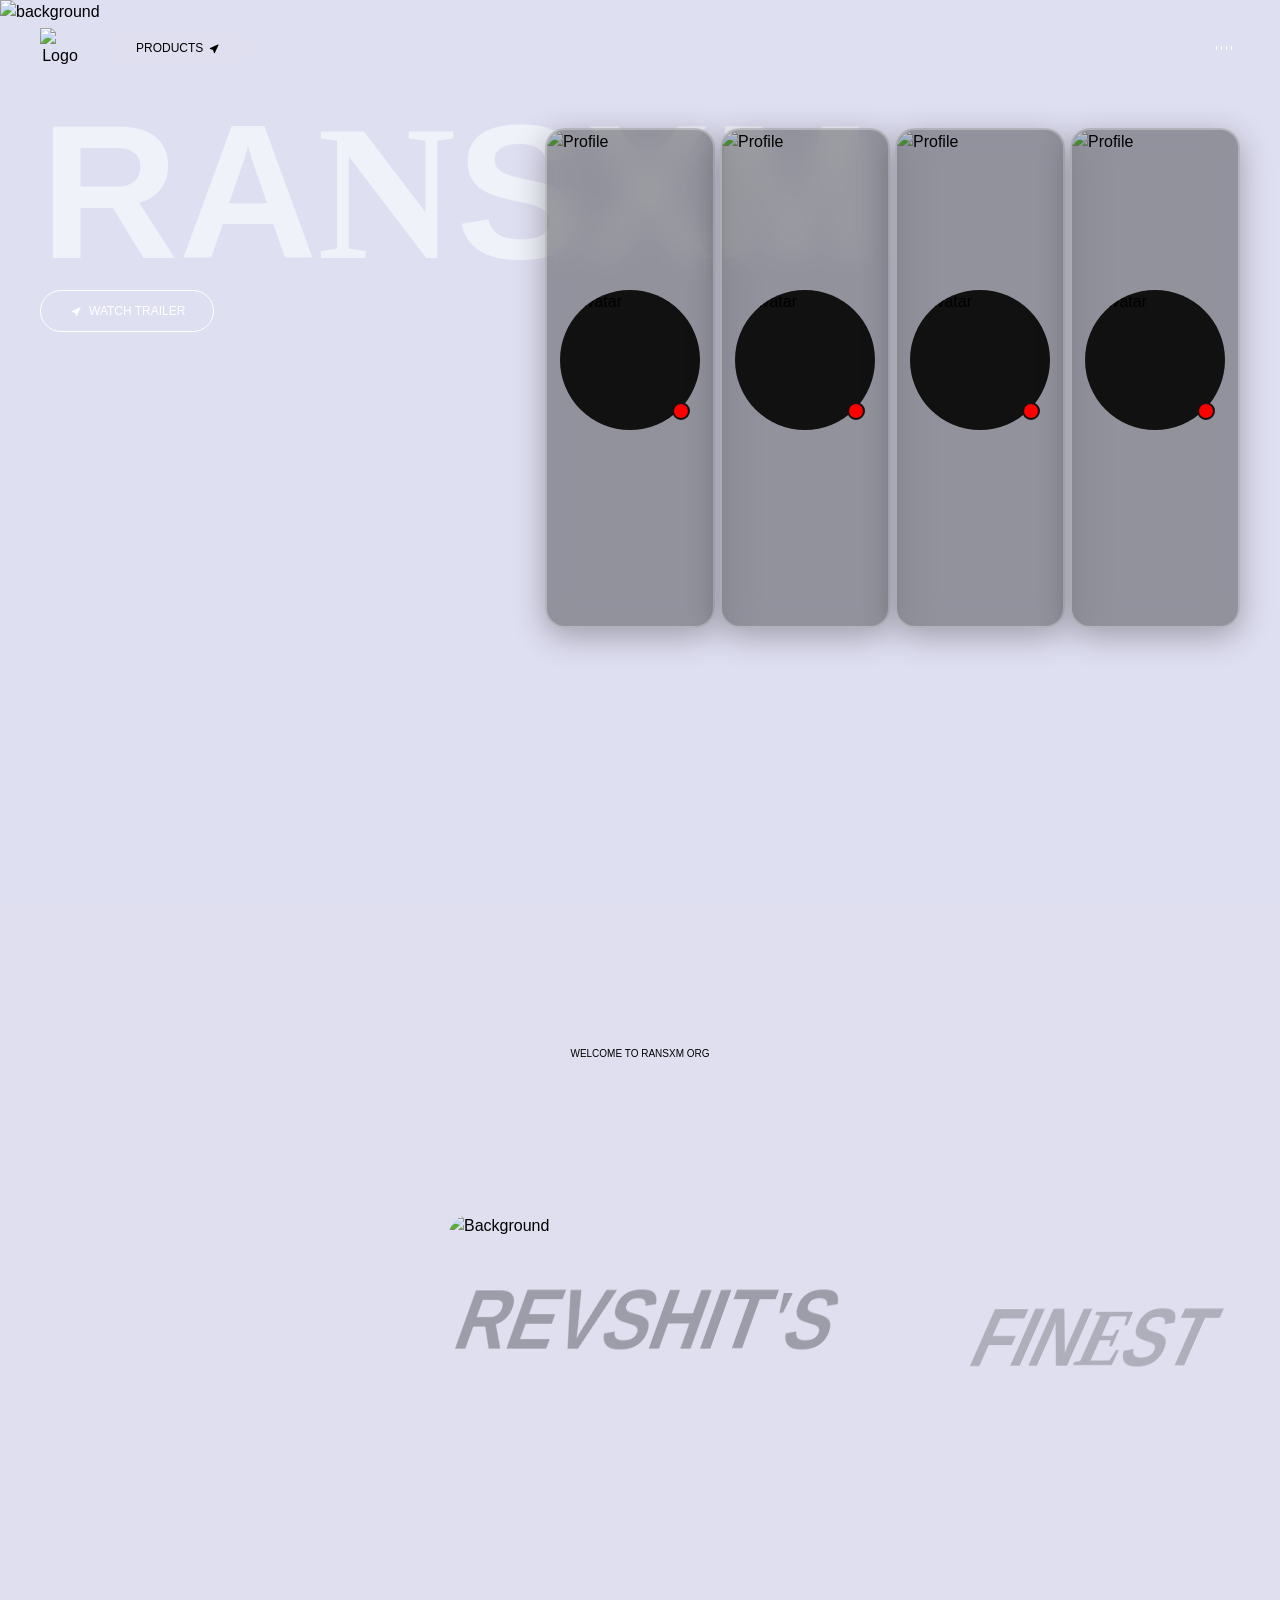
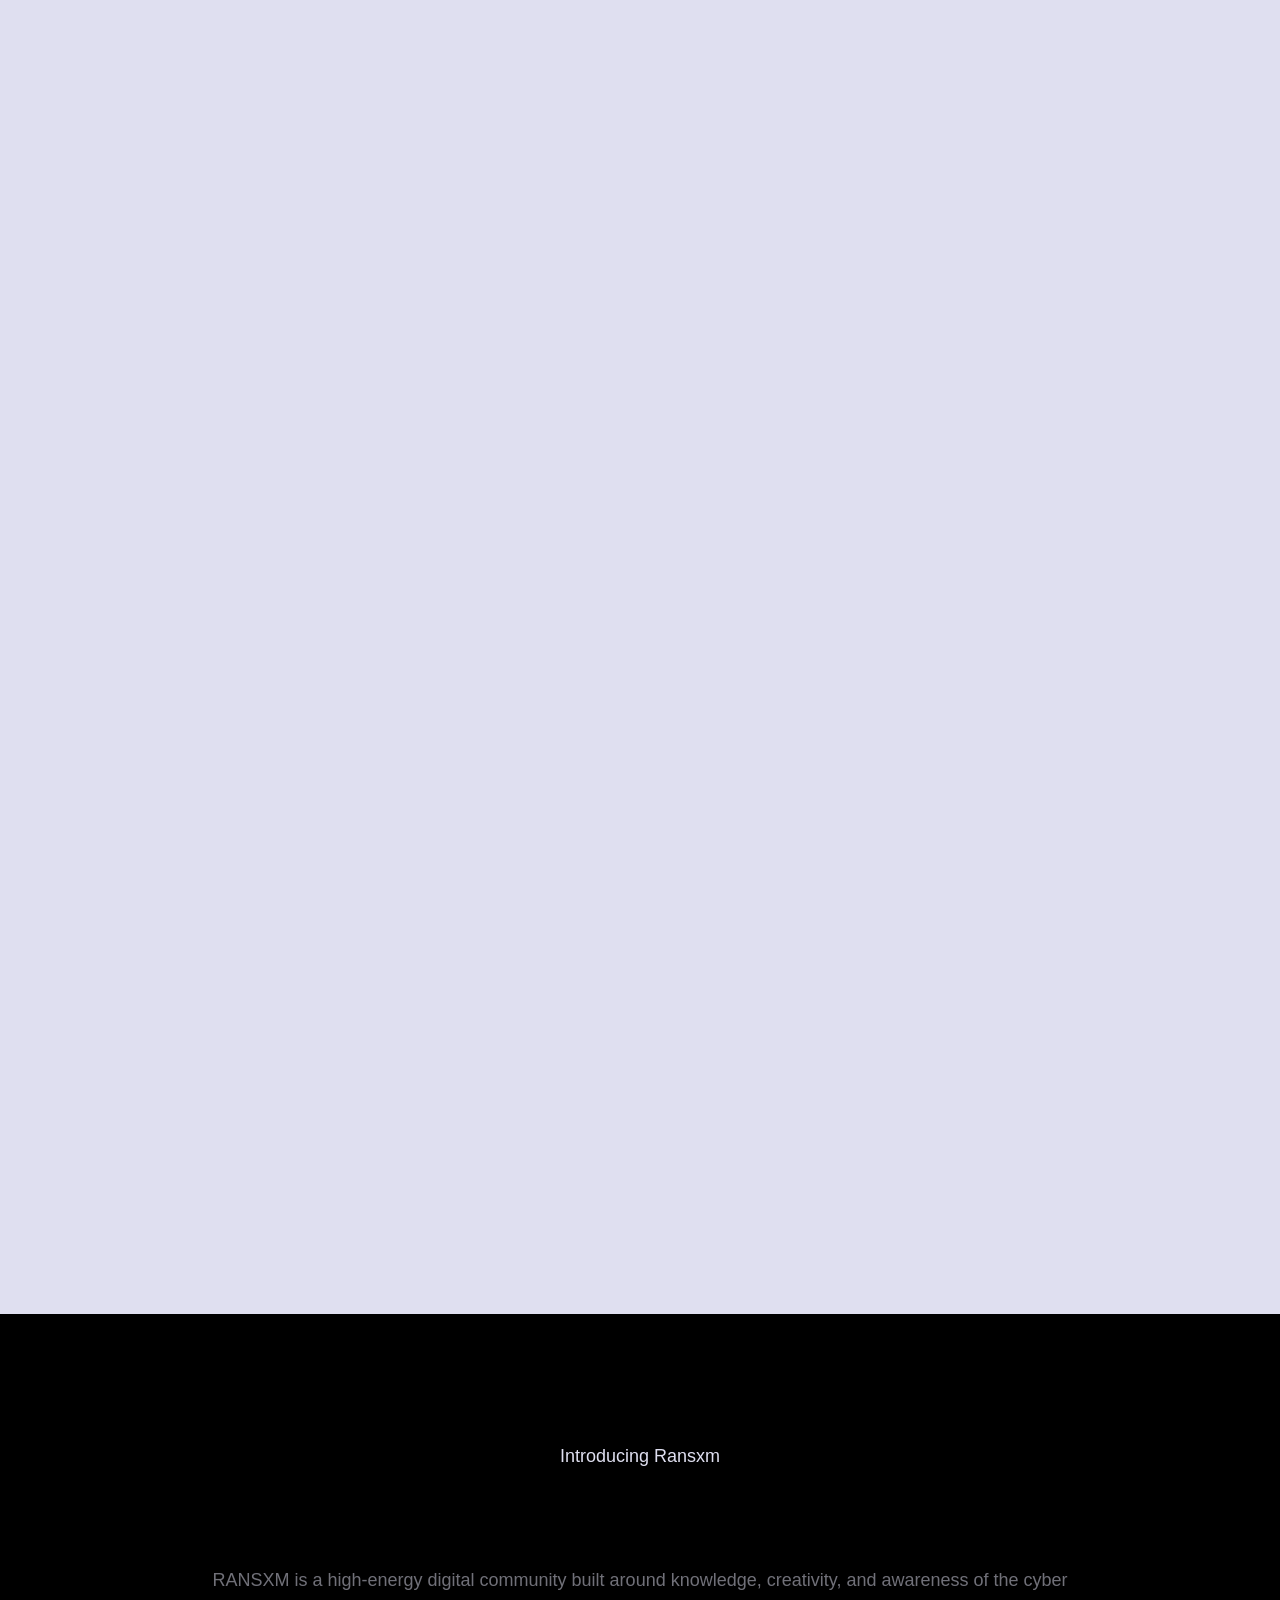
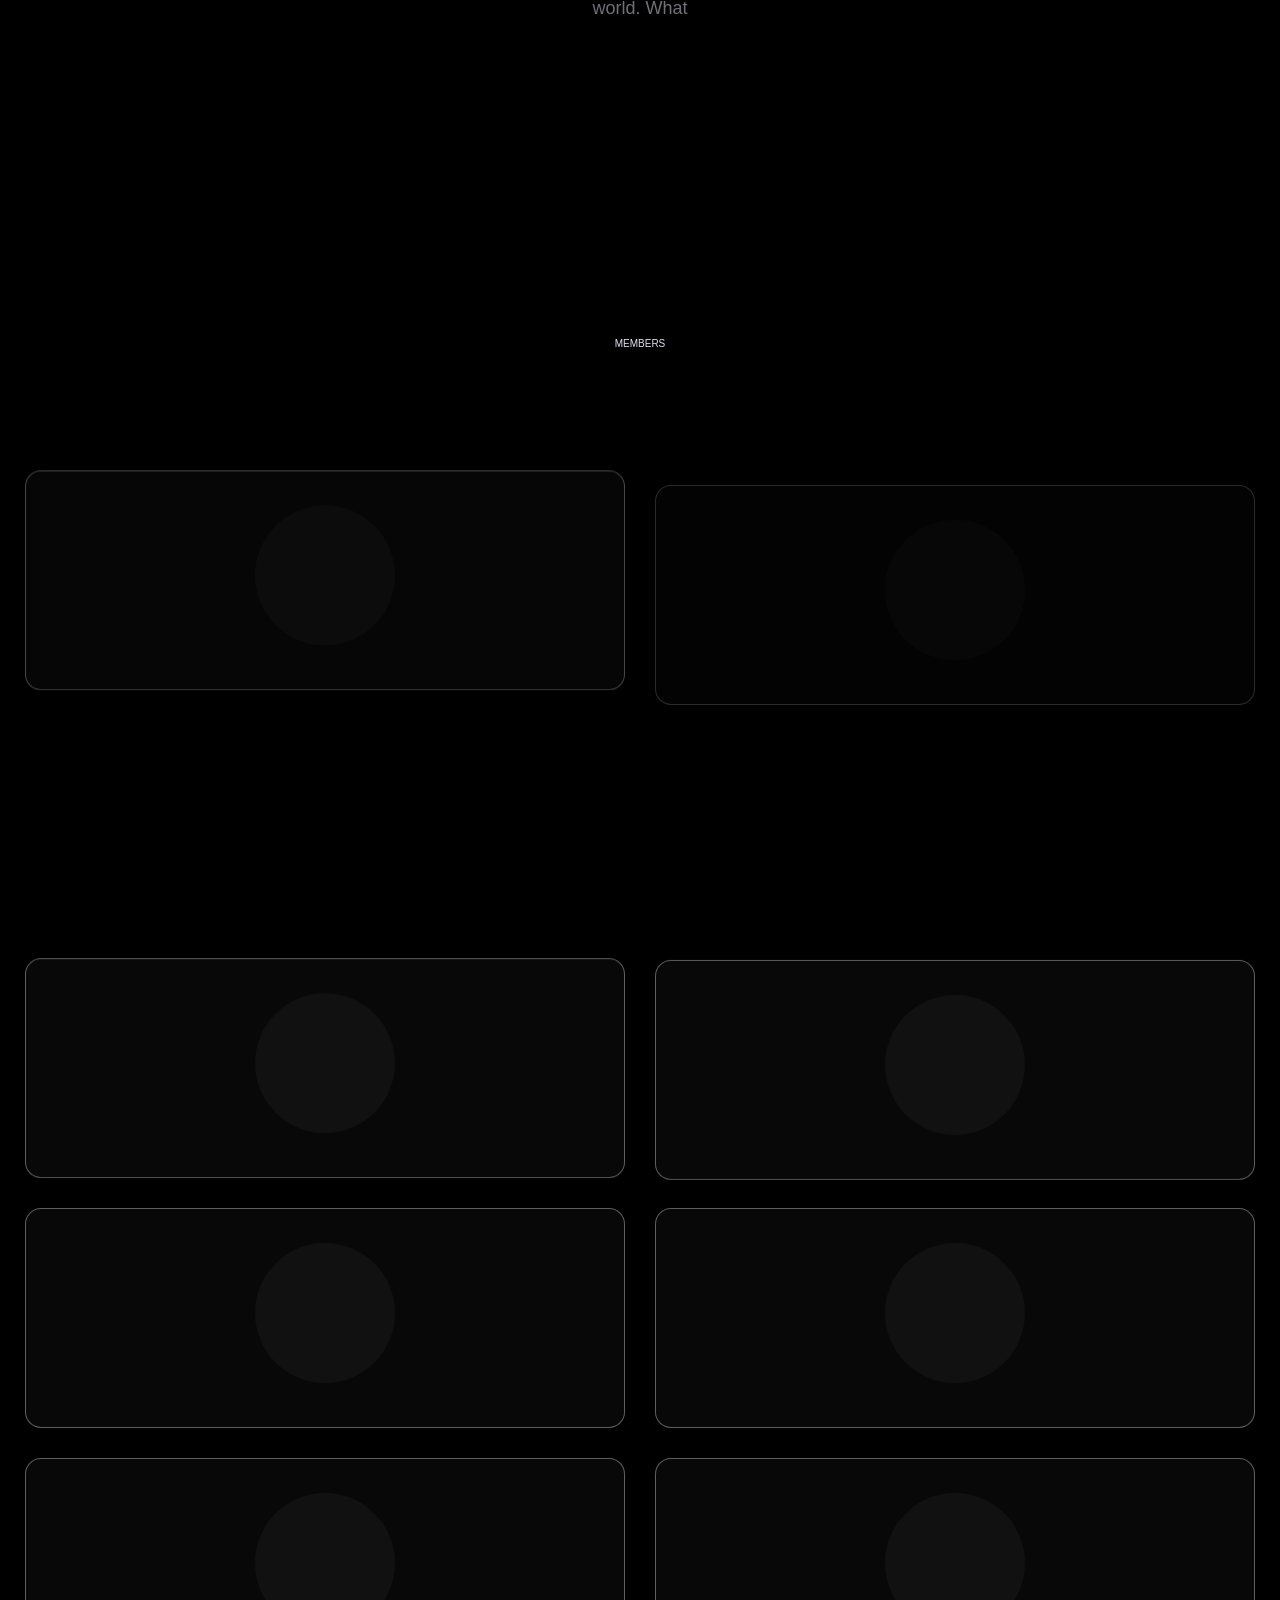
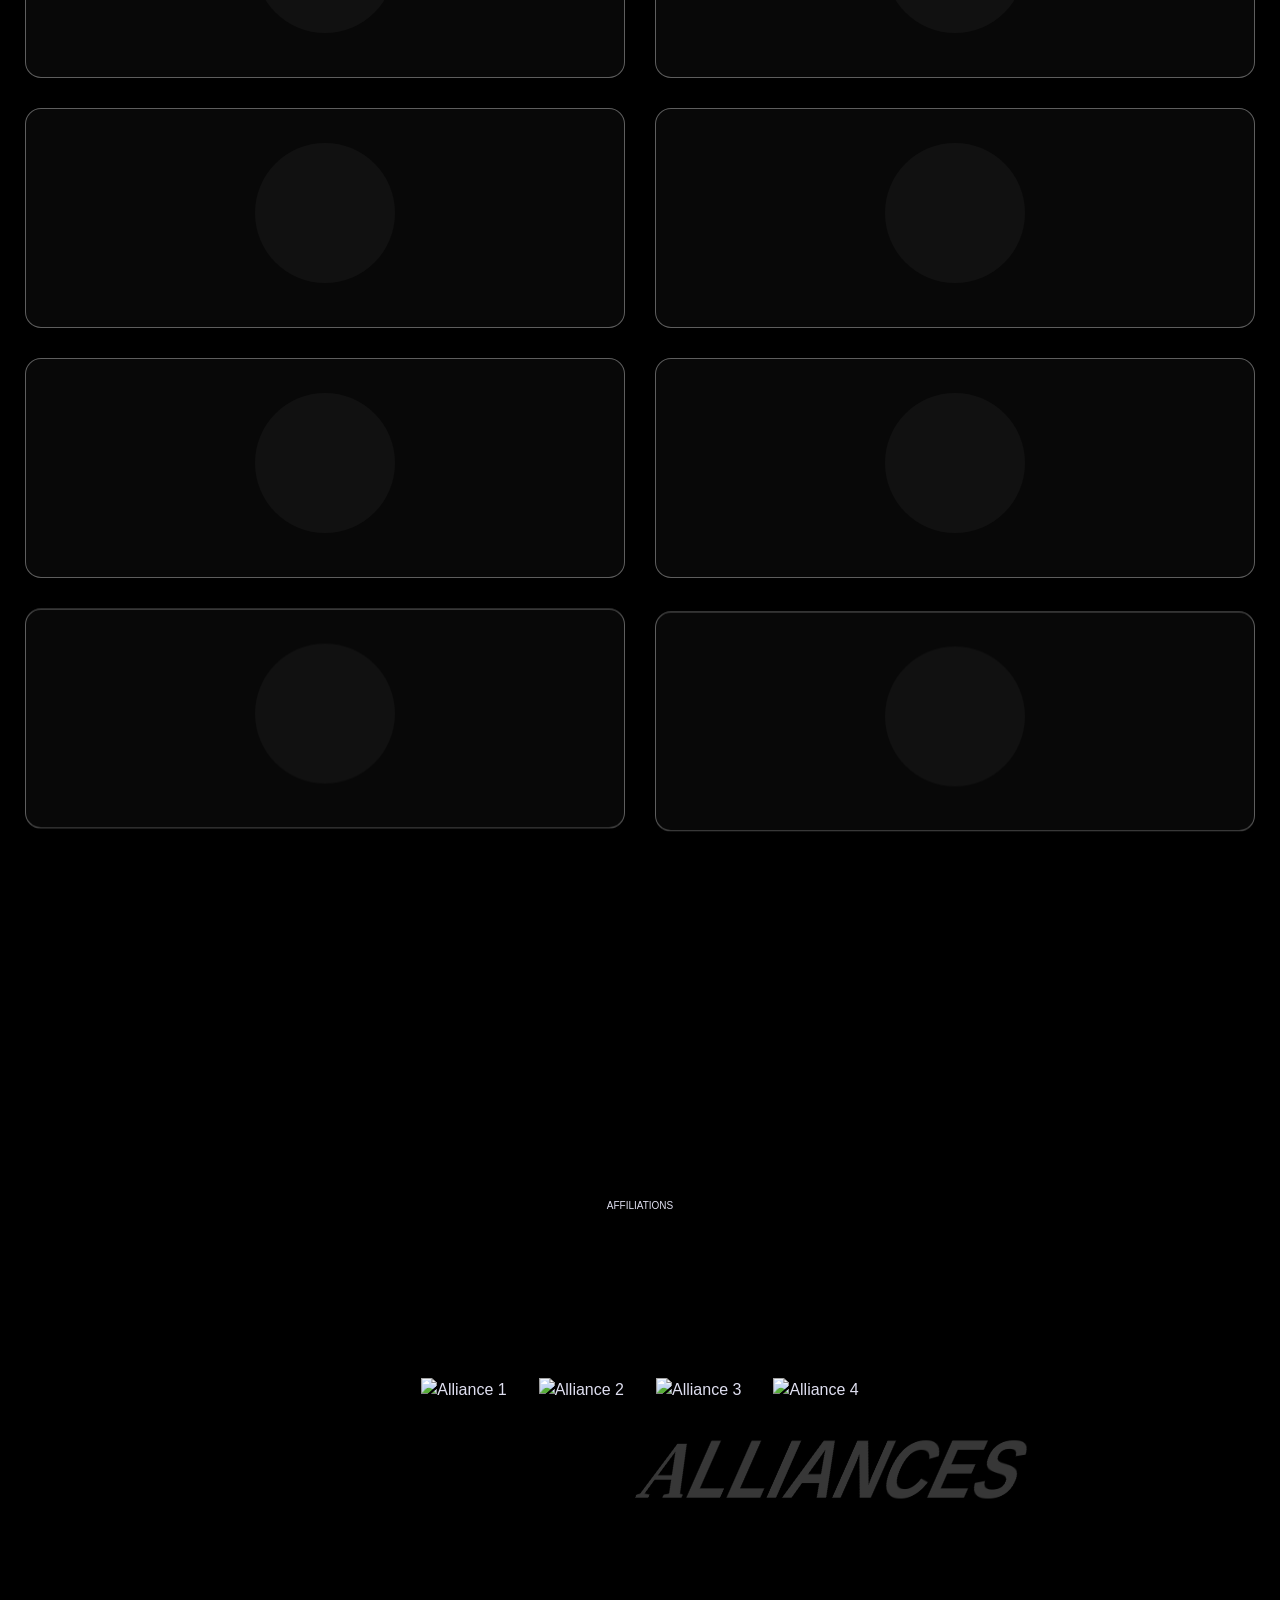
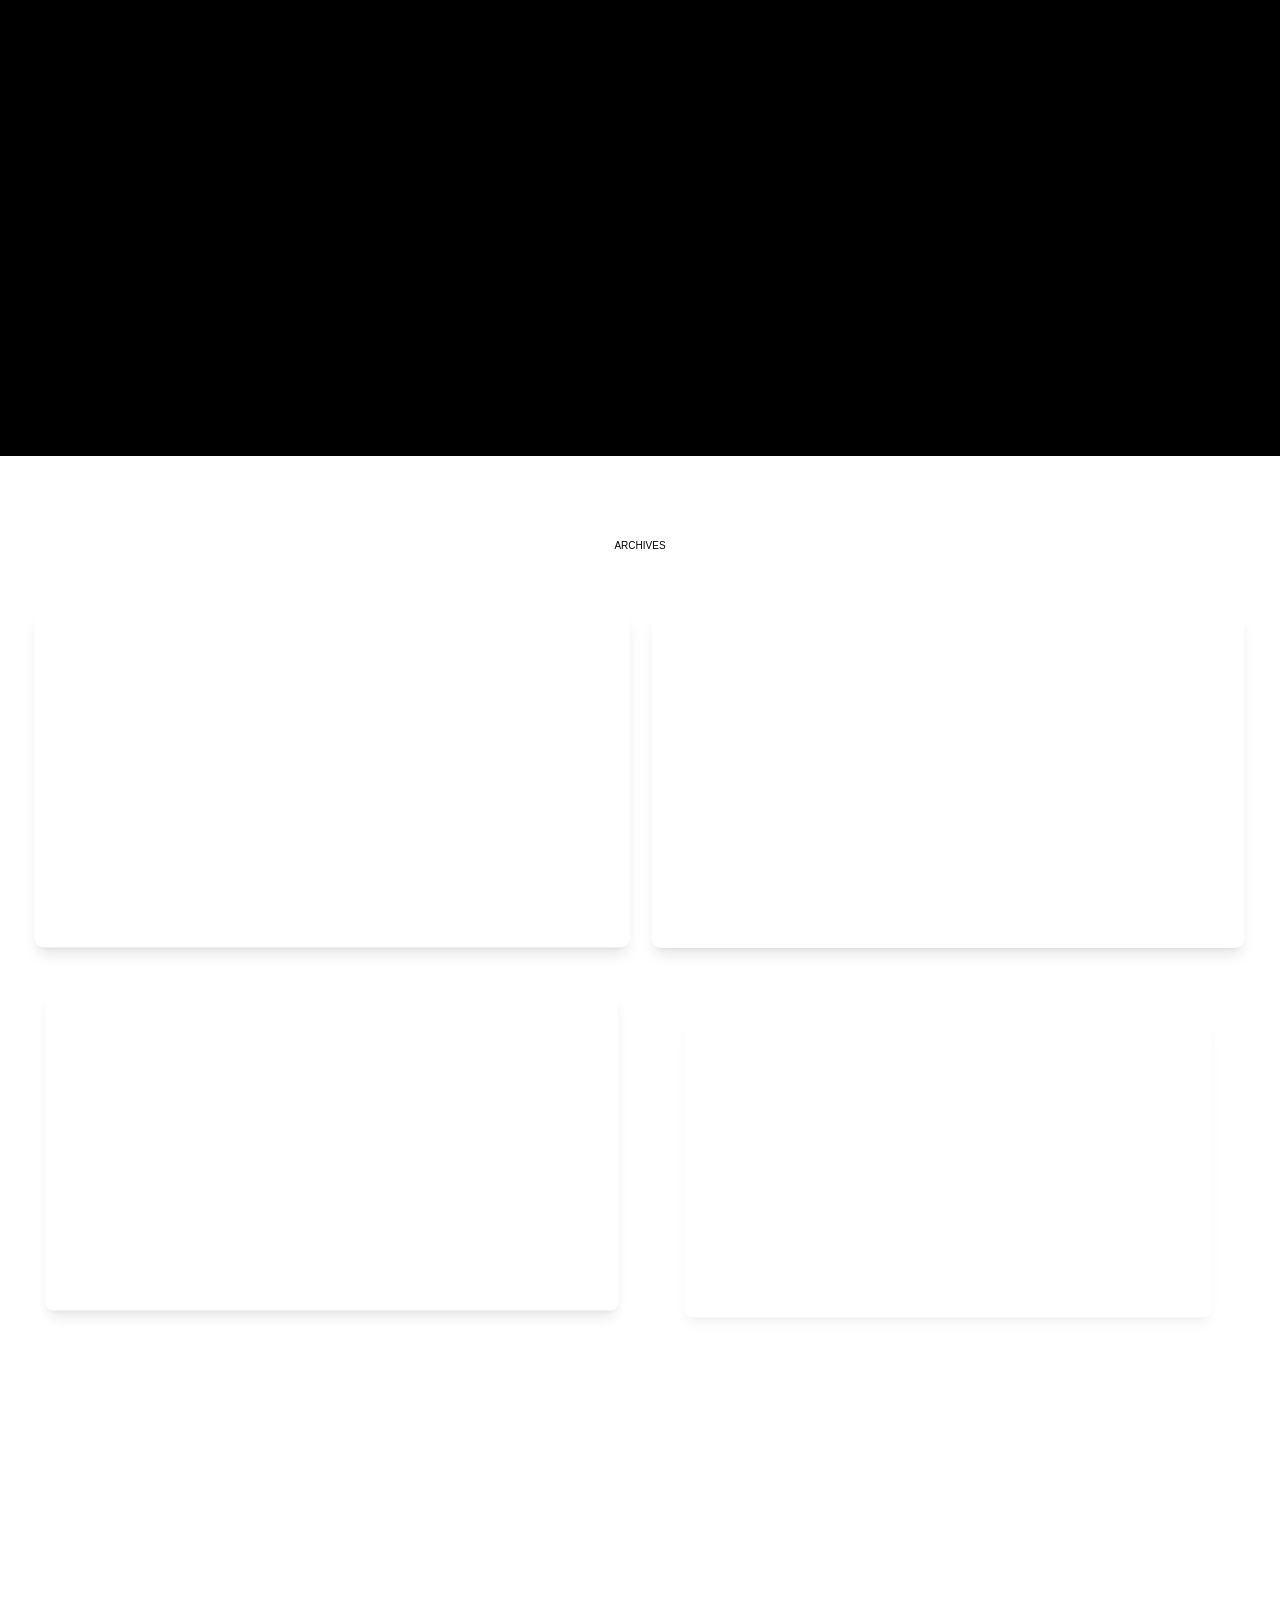
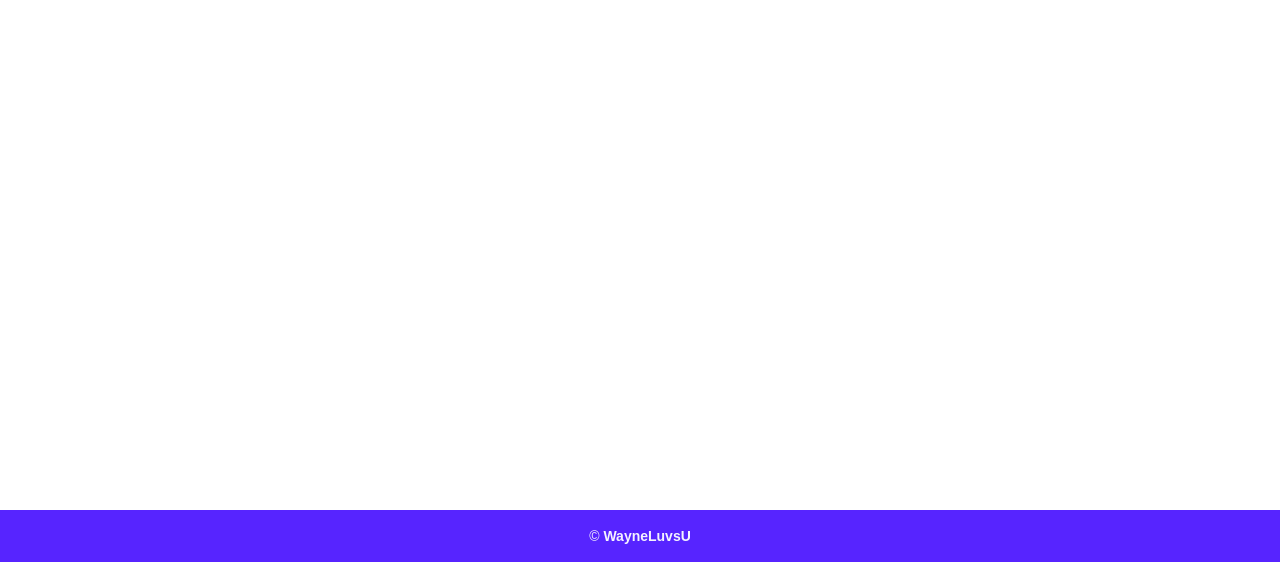
==== commit 993e6366: "Update deobfuscated-by-ac1x-ransxm.html" ====
--- a/deobfuscated-by-ac1x-ransxm.html
+++ b/deobfuscated-by-ac1x-ransxm.html
@@ -22,4 +22,4 @@
   <body>
     <div id="root"></div>
   </body>
-</html>z
+</html>
